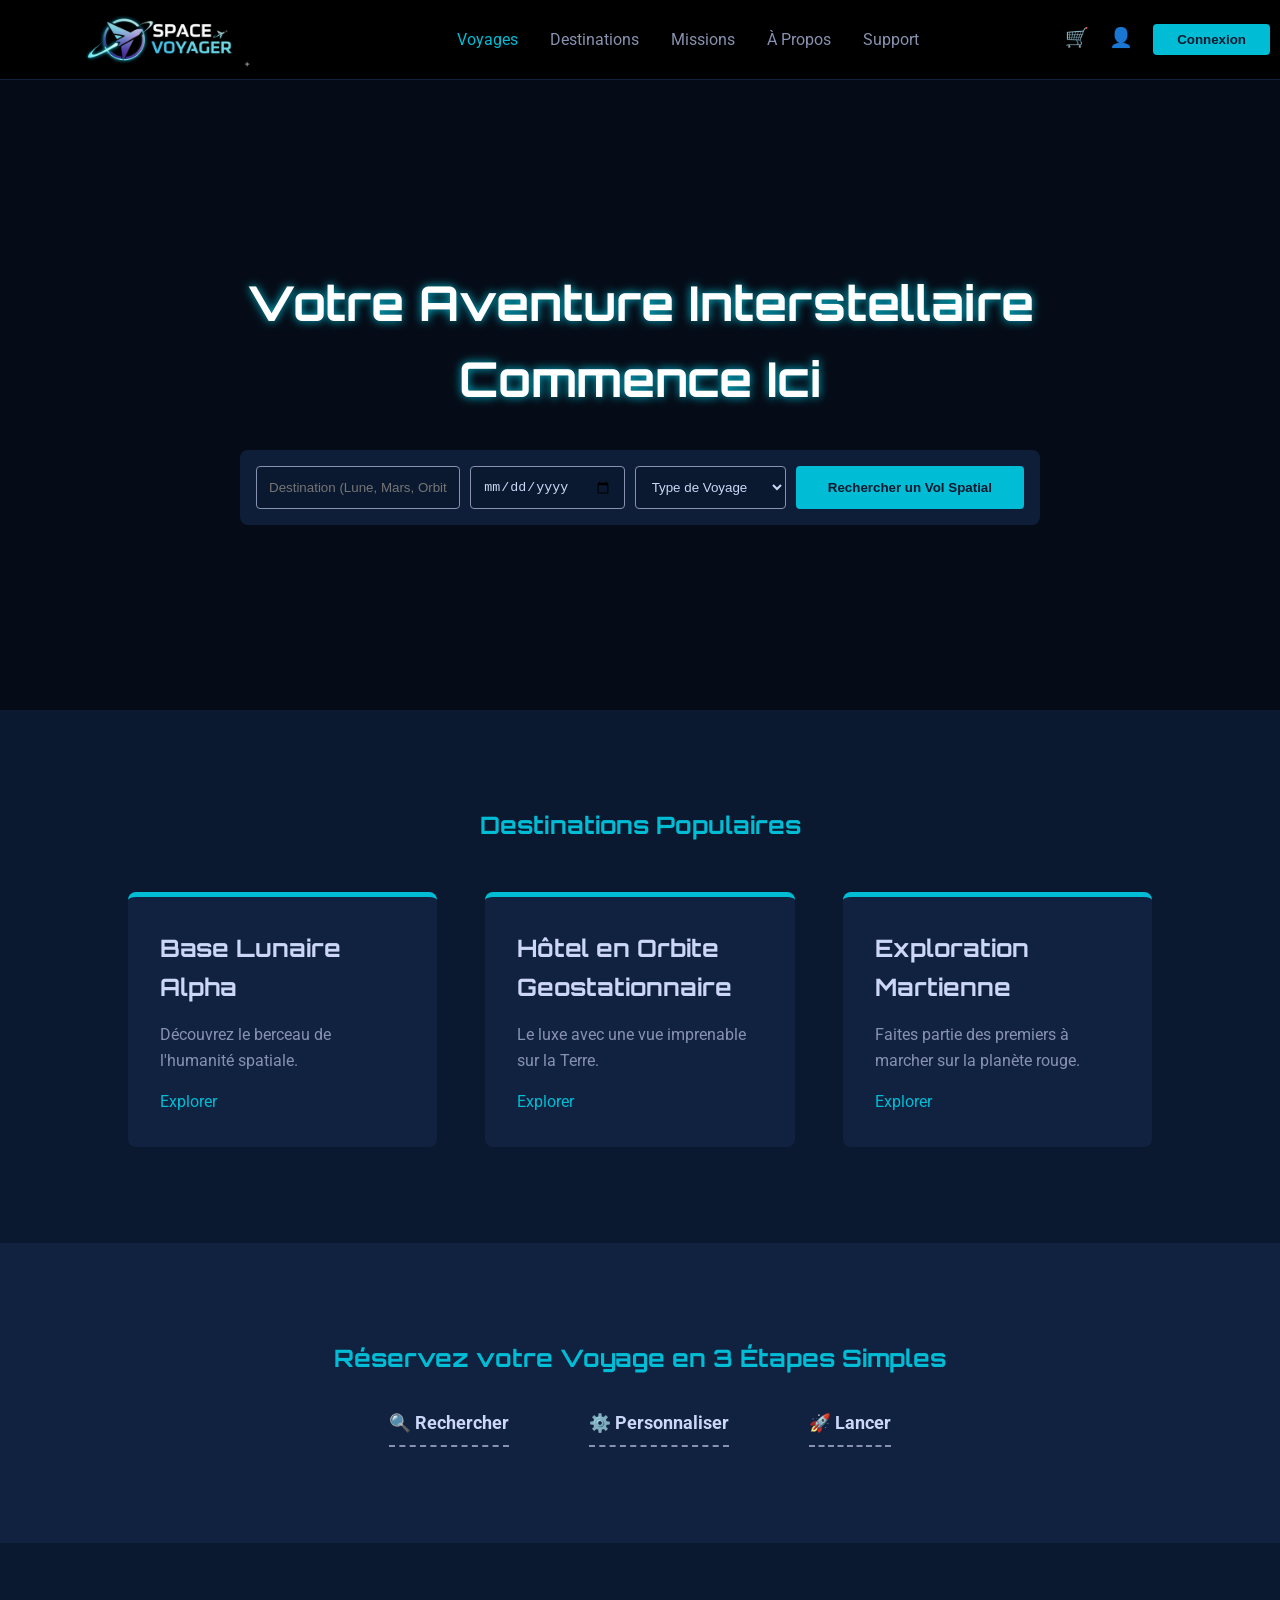
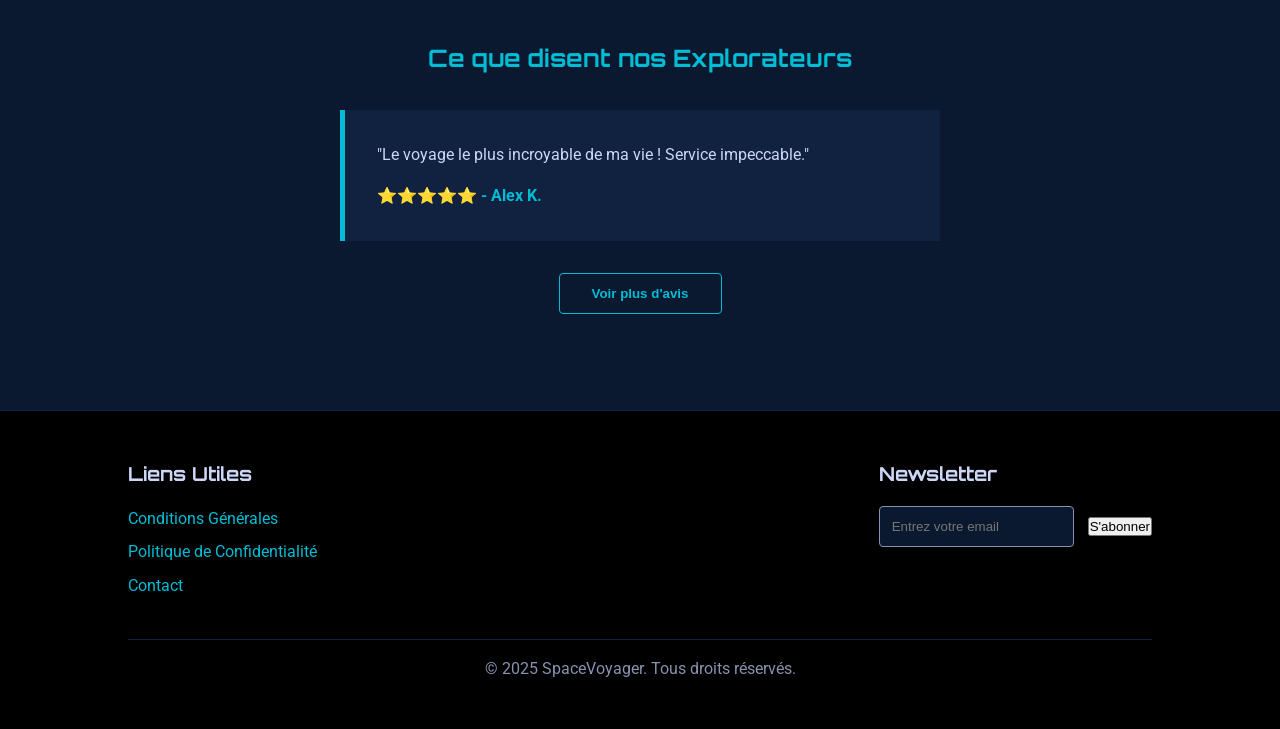
==== index.html @ ae1504fb "Initial commit" ====
<!DOCTYPE html>
<html lang="fr">
<head>
    <meta charset="UTF-8">
    <meta name="viewport" content="width=device-width, initial-scale=1.0">
    <title>SpaceVoyager | Votre Aventure Interstellaire</title>
    <link href="styles.css" rel="stylesheet">
    <style>
        /* Importation des Polices - (Assurez-vous que l'URL dans le HTML est correcte) */
/* Police futuriste pour les titres: Orbitron, Police de corps de texte: Roboto */

:root {
    --color-dark: #0A192F; /* Arrière-plan très sombre, presque noir */
    --color-primary: #00bcd4; /* Bleu cyan futuriste (pour les CTAs et accents) */
    --color-light: #CCD6F6; /* Texte clair */
    --color-secondary: #8892B0; /* Texte secondaire/gris */
    --color-card: #112240; /* Couleur pour les cartes et les zones de contenu */
}

/* Réinitialisation de base */
* {
    margin: 0;
    padding: 0;
    box-sizing: border-box;
}

body {
    background-color: var(--color-dark);
    color: var(--color-light);
    font-family: 'Roboto', sans-serif;
    line-height: 1.6;
}

h1, h2, h3 {
    font-family: 'Orbitron', sans-serif;
    color: var(--color-primary);
    margin-bottom: 1rem;
}

a {
    color: var(--color-primary);
    text-decoration: none;
    transition: color 0.3s;
}

a:hover {
    color: var(--color-light);
}

/* Conteneur principal */
main {
    padding-top: 80px; /* Espace pour le header fixe */
}

section {
    padding: 6rem 10%;
    text-align: center;
}

/* 1. Header */
.header {
    display: flex;
    justify-content: space-between;
    align-items: center;
    padding: 1rem 5%;
    background-color: rgba(10, 25, 47, 0.95); /* Semi-transparent */
    position: fixed;
    width: 100%;
    top: 0;
    z-index: 1000;
    border-bottom: 1px solid var(--color-card);
    
      padding: 10px 10px;
  height: 80px;
}


.logo {
  display: flex;
  align-items: center;

    justify-content: flex-start; /* باش يجي فاليسار */
  margin-left: 0; /* نأكد ماكاينش فراغ *//* هادي كتخلي اللوغو يجي فاليسار */
}

.logo-img {
  width: 300px;
  height: 60px;
  object-fit: contain;
  display: block;
}



.main-nav ul {
    list-style: none;
    display: flex;
    gap: 2rem;
}

.main-nav a {
    color: var(--color-secondary);
    font-weight: 400;
}

.main-nav a.active {
    color: var(--color-primary);
}

.icon-btn {
    background: none;
    border: none;
    color: var(--color-light);
    font-size: 1.2rem;
    cursor: pointer;
    margin-right: 1rem;
}

.cta-btn {
    background-color: var(--color-primary);
    color: var(--color-dark);
    border: none;
    padding: 0.5rem 1.5rem;
    border-radius: 4px;
    cursor: pointer;
    font-weight: 700;
    transition: background-color 0.3s;
}

.cta-btn:hover {
    background-color: var(--color-light);
}

/* 2. Hero Section */
.hero-section {
    background: url('placeholder-hero.jpg') no-repeat center center/cover; /* Remplacer par une image spatiale */
    height: 70vh;
    display: flex;
    align-items: center;
    justify-content: center;
    text-align: center;
    position: relative;
    padding: 0;
}

.hero-section::before {
    content: '';
    position: absolute;
    top: 0;
    left: 0;
    right: 0;
    bottom: 0;
    background: rgba(0, 0, 0, 0.5); /* Overlay sombre pour le texte */
}

.hero-content {
    z-index: 1;
    max-width: 800px;
}

.hero-content h1 {
    font-size: 3rem;
    margin-bottom: 2rem;
    color: white;
    text-shadow: 0 0 10px var(--color-primary);
}

.search-form {
    display: flex;
    gap: 10px;
    background-color: rgba(17, 34, 64, 0.8);
    padding: 1rem;
    border-radius: 8px;
}

.search-form input, .search-form select {
    padding: 0.75rem;
    border: 1px solid var(--color-secondary);
    background-color: var(--color-dark);
    color: var(--color-light);
    border-radius: 4px;
    flex-grow: 1;
}

.search-btn {
    background-color: var(--color-primary);
    color: var(--color-dark);
    padding: 0.75rem 2rem;
    border: none;
    border-radius: 4px;
    cursor: pointer;
    font-weight: 700;
    transition: background-color 0.3s;
}

/* 3. Destinations Phares */
.featured-destinations {
    background-color: var(--color-dark);
}

.destination-grid {
    display: grid;
    grid-template-columns: repeat(auto-fit, minmax(300px, 1fr));
    gap: 3rem;
    margin-top: 3rem;
}

.destination-card {
    background-color: var(--color-card);
    padding: 2rem;
    border-radius: 8px;
    text-align: left;
    border-top: 5px solid var(--color-primary);
    transition: transform 0.3s, box-shadow 0.3s;
}

.destination-card:hover {
    transform: translateY(-5px);
    box-shadow: 0 10px 20px rgba(0, 188, 212, 0.2);
}

.destination-card h3 {
    font-size: 1.5rem;
    color: var(--color-light);
}

.destination-card p {
    color: var(--color-secondary);
    margin: 1rem 0;
}

/* 4. Processus de Réservation */
.how-it-works {
    background-color: var(--color-card);
}

.steps-container {
    display: flex;
    justify-content: center;
    gap: 5rem;
    margin-top: 2rem;
}

.step {
    font-size: 1.1rem;
    font-weight: 700;
    color: var(--color-light);
    border-bottom: 2px dashed var(--color-secondary);
    padding-bottom: 0.5rem;
}

/* 5. Témoignages */
.traveler-say {
    background-color: var(--color-dark);
}

.testimonial-box {
    background-color: var(--color-card);
    padding: 2rem;
    max-width: 600px;
    margin: 2rem auto;
    border-left: 5px solid var(--color-primary);
    text-align: left;
}

.traveler-info {
    margin-top: 1rem;
    color: var(--color-primary);
    font-weight: 700;
}

.secondary-btn {
    background: none;
    border: 1px solid var(--color-primary);
    color: var(--color-primary);
    padding: 0.75rem 2rem;
    transition: background-color 0.3s, color 0.3s;
}

.secondary-btn:hover {
    background-color: var(--color-primary);
    color: var(--color-dark);
}

/* 6. Footer */
.footer {
    background-color: #000;
    padding: 3rem 10%;
    text-align: left;
    border-top: 1px solid var(--color-card);
}

.footer-links {
    display: flex;
    justify-content: space-between;
    flex-wrap: wrap;
    margin-bottom: 2rem;
}

.footer-links h3 {
    color: var(--color-light);
    margin-bottom: 1rem;
    font-size: 1.2rem;
}

.footer-links ul {
    list-style: none;
}

.footer-links li {
    margin-bottom: 0.5rem;
}

.newsletter input {
    padding: 0.75rem;
    border: 1px solid var(--color-secondary);
    background-color: var(--color-dark);
    color: var(--color-light);
    border-radius: 4px;
    margin-right: 10px;
}

.copyright {
    text-align: center;
    color: var(--color-secondary);
    padding-top: 1rem;
    border-top: 1px solid var(--color-card);
}
    </style>
    <link href="https://fonts.googleapis.com/css2?family=Orbitron:wght@400;700&family=Roboto:wght@300;400;700&display=swap" rel="stylesheet">
</head>
<body>

 <header class="header" style="background-color: #000;">
  <div class="logo">
    <img src="images/LOGOSF.png" alt="Logo SpaceVoyager" class="logo-img">
  </div>

  <nav class="main-nav">
    <ul>
      <li><a href="#" class="active">Voyages</a></li>
      <li><a href="#">Destinations</a></li>
      <li><a href="#">Missions</a></li>
      <li><a href="#">À Propos</a></li>
      <li><a href="#">Support</a></li>
    </ul>
  </nav>

  <div class="user-actions">
    <button class="icon-btn">🛒</button>
    <button class="icon-btn">👤</button>
    <button class="cta-btn">Connexion</button>
  </div>
</header>


    <main>
        <section class="hero-section">
            <div class="hero-content">
                <h1>Votre Aventure Interstellaire Commence Ici</h1>
                <form class="search-form">
                    <input type="text" placeholder="Destination (Lune, Mars, Orbite...)">
                    <input type="date" placeholder="Date de Départ">
                    <select>
                        <option>Type de Voyage</option>
                        <option>Tourisme</option>
                        <option>Scientifique</option>
                    </select>
                    <button type="submit" class="search-btn">Rechercher un Vol Spatial</button>
                </form>
            </div>
        </section>

        <section class="featured-destinations">
            <h2>Destinations Populaires</h2>
            <div class="destination-grid">
                <article class="destination-card">
                    <h3>Base Lunaire Alpha</h3>
                    <p>Découvrez le berceau de l'humanité spatiale.</p>
                    <a href="#">Explorer</a>
                </article>
                <article class="destination-card">
                    <h3>Hôtel en Orbite Geostationnaire</h3>
                    <p>Le luxe avec une vue imprenable sur la Terre.</p>
                    <a href="#">Explorer</a>
                </article>
                <article class="destination-card">
                    <h3>Exploration Martienne</h3>
                    <p>Faites partie des premiers à marcher sur la planète rouge.</p>
                    <a href="#">Explorer</a>
                </article>
            </div>
        </section>

        <section class="how-it-works">
            <h2>Réservez votre Voyage en 3 Étapes Simples</h2>
            <div class="steps-container">
                <div class="step">🔍 Rechercher</div>
                <div class="step">⚙️ Personnaliser</div>
                <div class="step">🚀 Lancer</div>
            </div>
        </section>

        <section class="traveler-say">
            <h2>Ce que disent nos Explorateurs</h2>
            <div class="testimonial-box">
                <blockquote>"Le voyage le plus incroyable de ma vie ! Service impeccable."</blockquote>
                <div class="traveler-info">⭐️⭐️⭐️⭐️⭐️ - Alex K.</div>
            </div>
            <button class="cta-btn secondary-btn">Voir plus d'avis</button>
        </section>
    </main>

    <footer class="footer">
        <div class="footer-links">
            <div>
                <h3>Liens Utiles</h3>
                <ul>
                    <li><a href="#">Conditions Générales</a></li>
                    <li><a href="#">Politique de Confidentialité</a></li>
                    <li><a href="#">Contact</a></li>
                </ul>
            </div>
            <div class="newsletter">
                <h3>Newsletter</h3>
                <input type="email" placeholder="Entrez votre email">
                <button>S'abonner</button>
            </div>
        </div>
        <p class="copyright">&copy; 2025 SpaceVoyager. Tous droits réservés.</p>
    </footer>

</body>
</html>
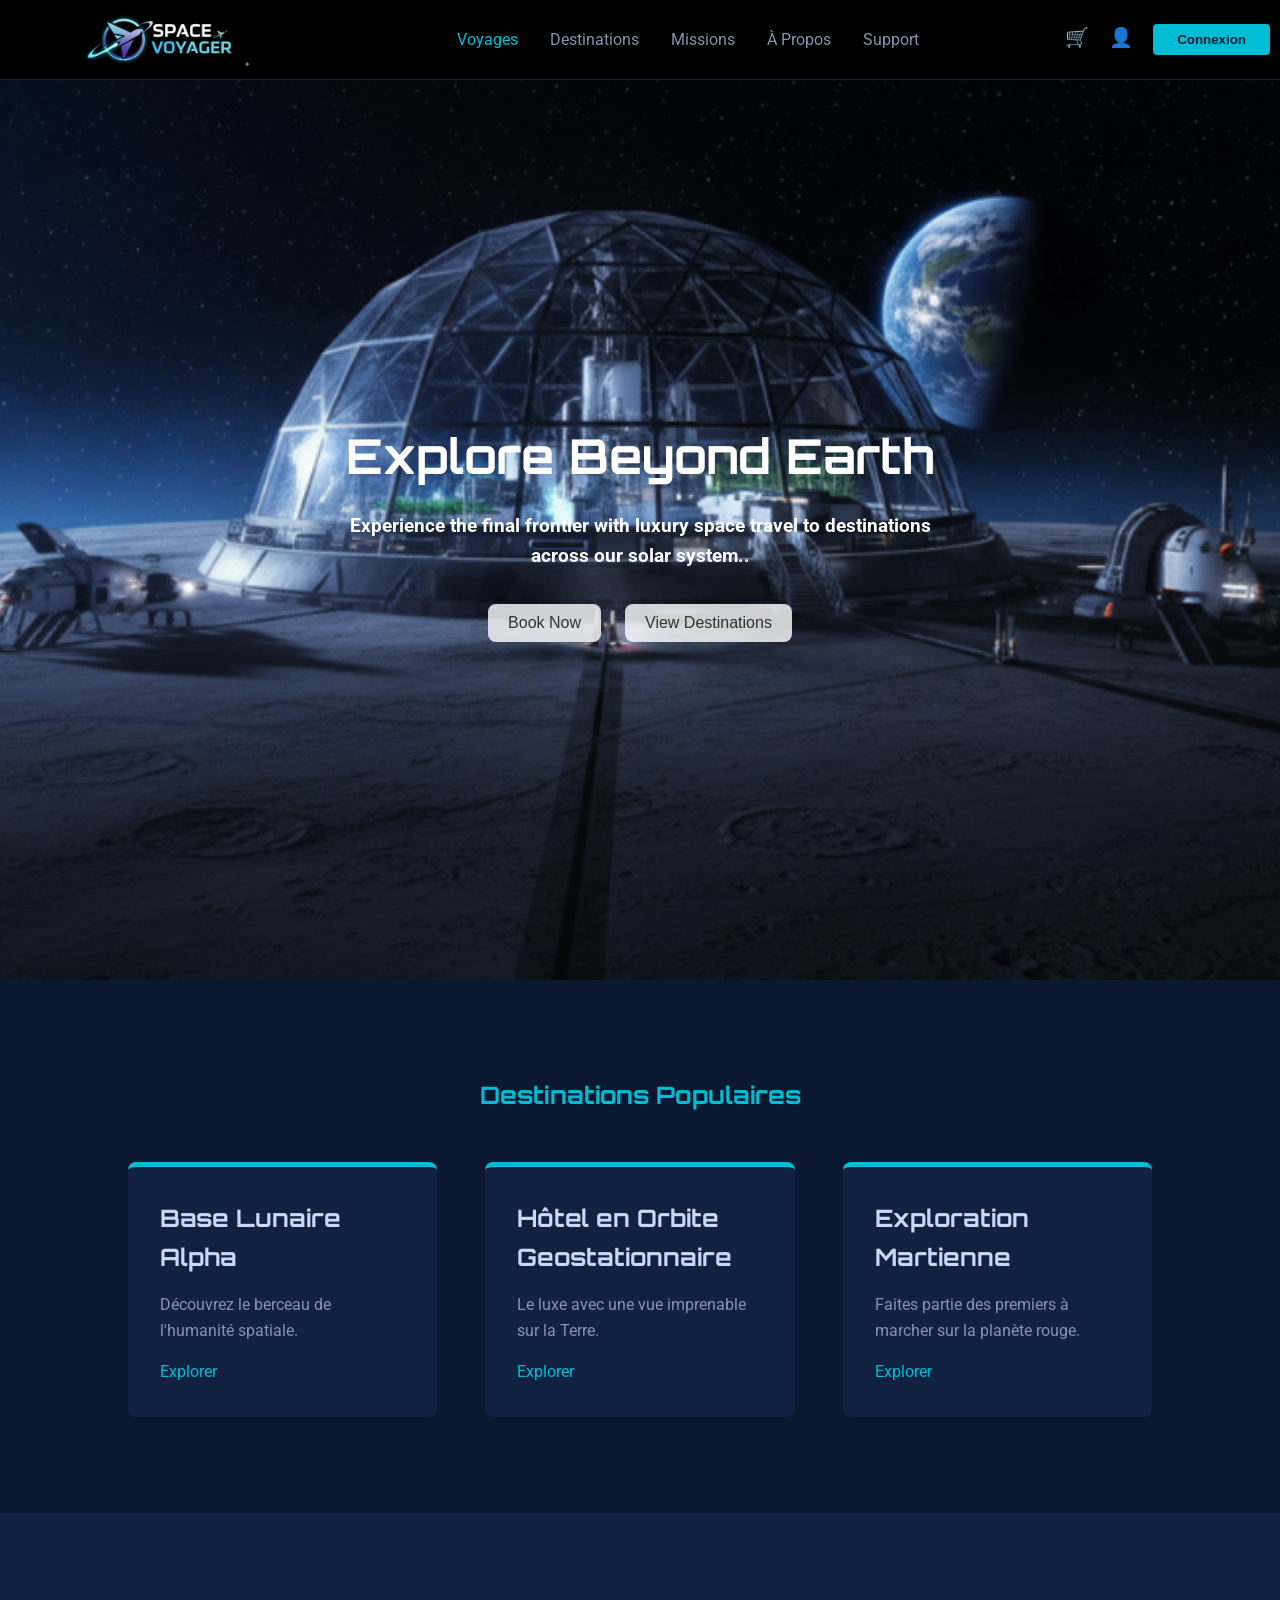
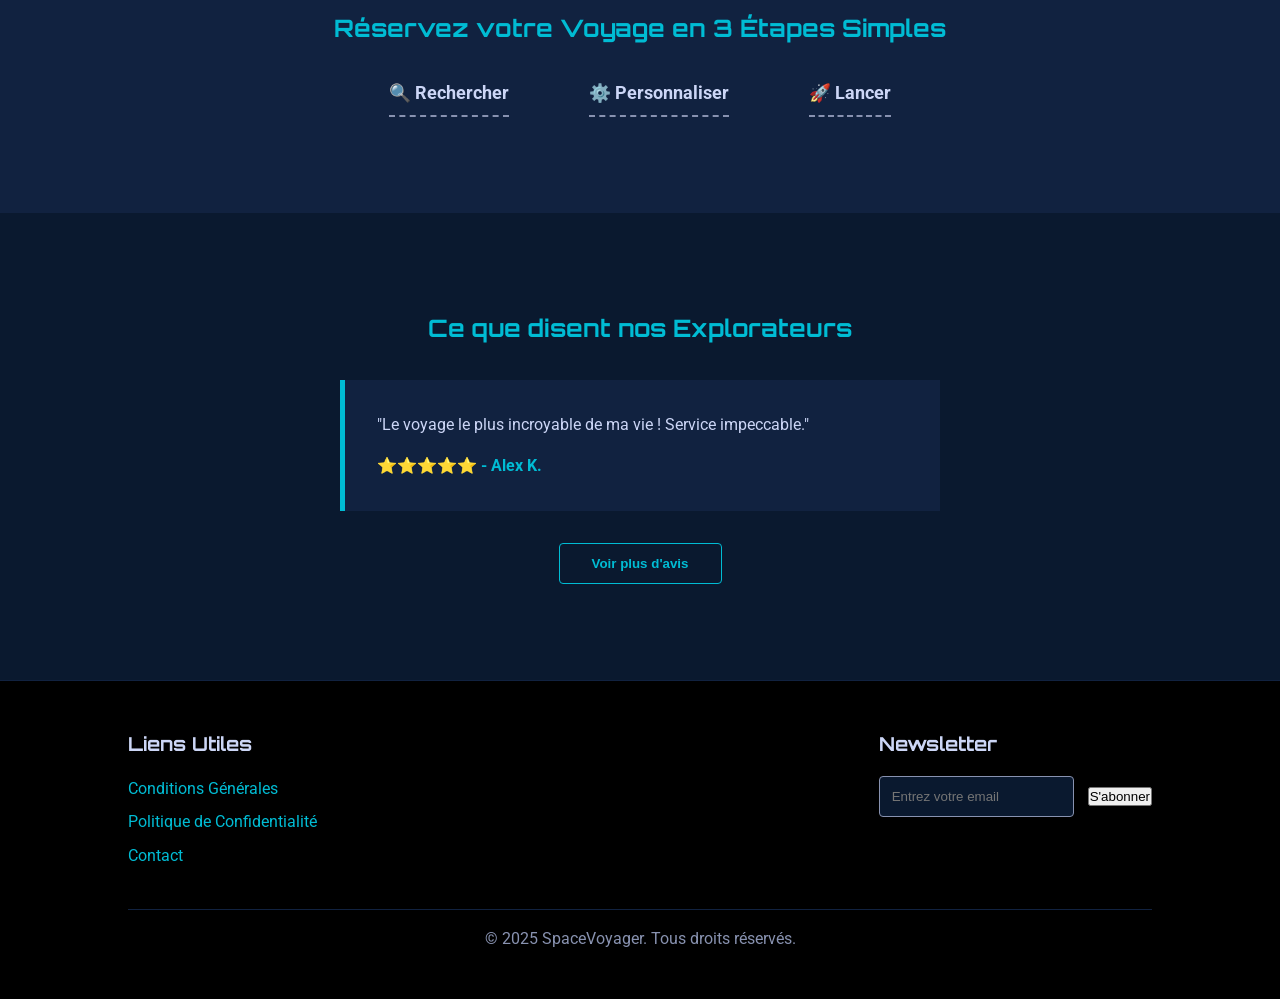
==== commit f12524f5: "modifier banner de page home" ====
--- a/index.html
+++ b/index.html
@@ -132,67 +132,54 @@
 }
 
 /* 2. Hero Section */
+/* page home */
 .hero-section {
-    background: url('placeholder-hero.jpg') no-repeat center center/cover; /* Remplacer par une image spatiale */
-    height: 70vh;
-    display: flex;
-    align-items: center;
-    justify-content: center;
-    text-align: center;
-    position: relative;
-    padding: 0;
-}
-
-.hero-section::before {
-    content: '';
-    position: absolute;
-    top: 0;
-    left: 0;
-    right: 0;
-    bottom: 0;
-    background: rgba(0, 0, 0, 0.5); /* Overlay sombre pour le texte */
-}
-
-.hero-content {
-    z-index: 1;
-    max-width: 800px;
-}
-
-.hero-content h1 {
-    font-size: 3rem;
-    margin-bottom: 2rem;
-    color: white;
-    text-shadow: 0 0 10px var(--color-primary);
-}
-
-.search-form {
-    display: flex;
-    gap: 10px;
-    background-color: rgba(17, 34, 64, 0.8);
-    padding: 1rem;
-    border-radius: 8px;
-}
-
-.search-form input, .search-form select {
-    padding: 0.75rem;
-    border: 1px solid var(--color-secondary);
-    background-color: var(--color-dark);
-    color: var(--color-light);
-    border-radius: 4px;
-    flex-grow: 1;
-}
-
-.search-btn {
-    background-color: var(--color-primary);
-    color: var(--color-dark);
-    padding: 0.75rem 2rem;
-    border: none;
-    border-radius: 4px;
-    cursor: pointer;
-    font-weight: 700;
-    transition: background-color 0.3s;
-}
-
+      width: 100%;
+      height: 100vh;
+      display: flex;
+      align-items: center;
+      justify-content: center;
+      flex-direction: column;
+      color: white;
+      text-align: center;
+      background-size: cover;
+      background-position: center;
+      transition: background-image 1s ease-in-out;
+      
+    }
+
+    .hero-section h1 {
+      font-size: 3rem;
+      margin-bottom: 1rem;
+      color: white;
+    }
+
+    .hero-section p {
+      font-size: 1.2rem;
+      max-width: 600px;
+      font-weight: bold;
+    }
+
+    .buttons {
+      margin-top: 2rem;
+    }
+
+    .buttons button {
+      padding: 10px 20px;
+      margin: 0 10px;
+      border: none;
+      border-radius: 8px;
+      cursor: pointer;
+      font-size: 1rem;
+      background: rgba(255,255,255,0.8);
+      color: #333;
+      transition: 0.3s;
+    }
+
+    .buttons button:hover {
+      background: white;
+      transform: scale(1.05);
+    }
 /* 3. Destinations Phares */
 .featured-destinations {
     background-color: var(--color-dark);
@@ -355,21 +342,15 @@
 
 
     <main>
-        <section class="hero-section">
-            <div class="hero-content">
-                <h1>Votre Aventure Interstellaire Commence Ici</h1>
-                <form class="search-form">
-                    <input type="text" placeholder="Destination (Lune, Mars, Orbite...)">
-                    <input type="date" placeholder="Date de Départ">
-                    <select>
-                        <option>Type de Voyage</option>
-                        <option>Tourisme</option>
-                        <option>Scientifique</option>
-                    </select>
-                    <button type="submit" class="search-btn">Rechercher un Vol Spatial</button>
-                </form>
-            </div>
-        </section>
+ <section class="hero-section">
+    <h1>Explore Beyond Earth</h1>
+    <p>Experience the final frontier with luxury space travel to destinations across our solar system..</p>
+    <div class="buttons">
+      <button>Book Now</button>
+      <button>View Destinations</button>
+    </div>
+  </section>
+
 
         <section class="featured-destinations">
             <h2>Destinations Populaires</h2>
@@ -429,6 +410,31 @@
         </div>
         <p class="copyright">&copy; 2025 SpaceVoyager. Tous droits réservés.</p>
     </footer>
-
+ 
+<script>
+    document.addEventListener("DOMContentLoaded", () => {
+      const images = [
+        
+        "images/baner.PNG",
+         "images/BB.PNG",
+         "images/bb2.PNG"
+        
+      ];
+
+      let current = 0;
+      const hero = document.querySelector(".hero-section");
+
+      function changeBackground() {
+        hero.style.backgroundImage = `url(${images[current]})`;
+        current = (current + 1) % images.length;
+      }
+
+      setInterval(changeBackground, 3000);
+      changeBackground();
+    });
+  </script>
+
+
+ 
 </body>
 </html>
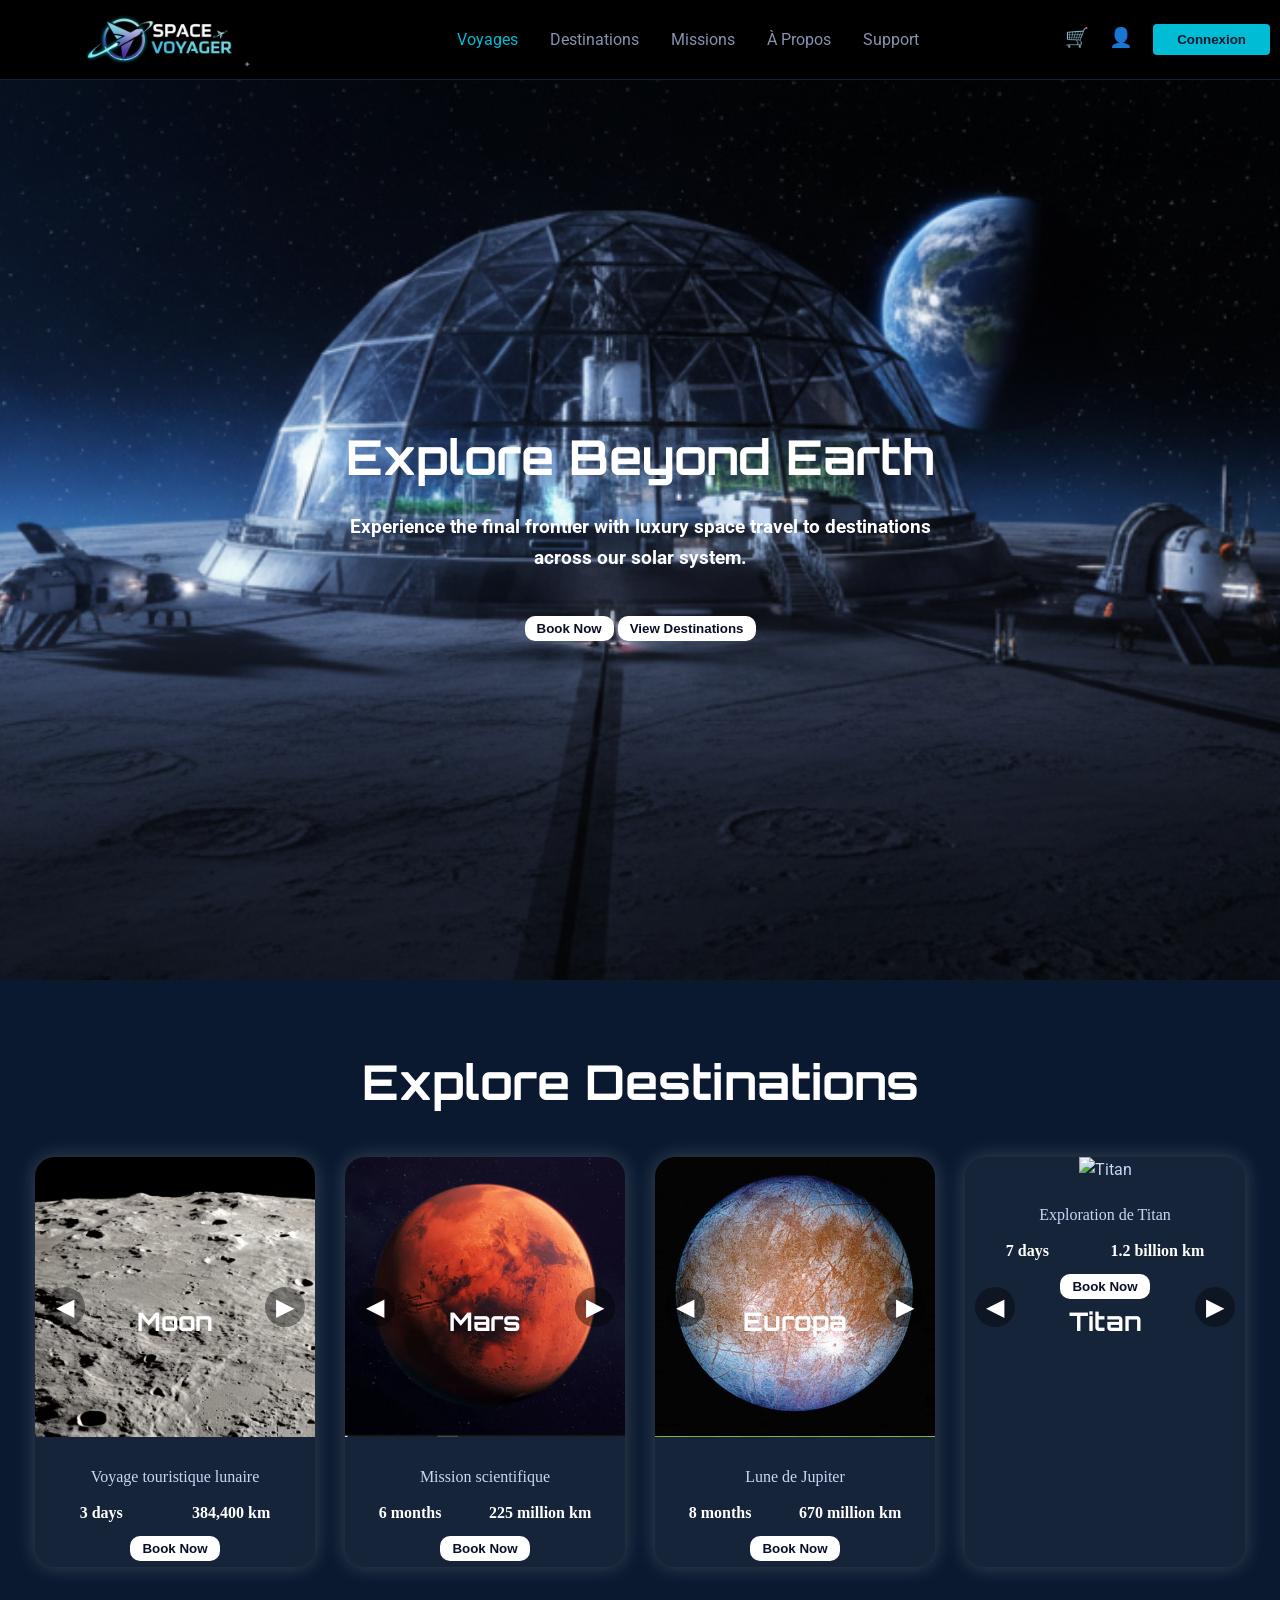
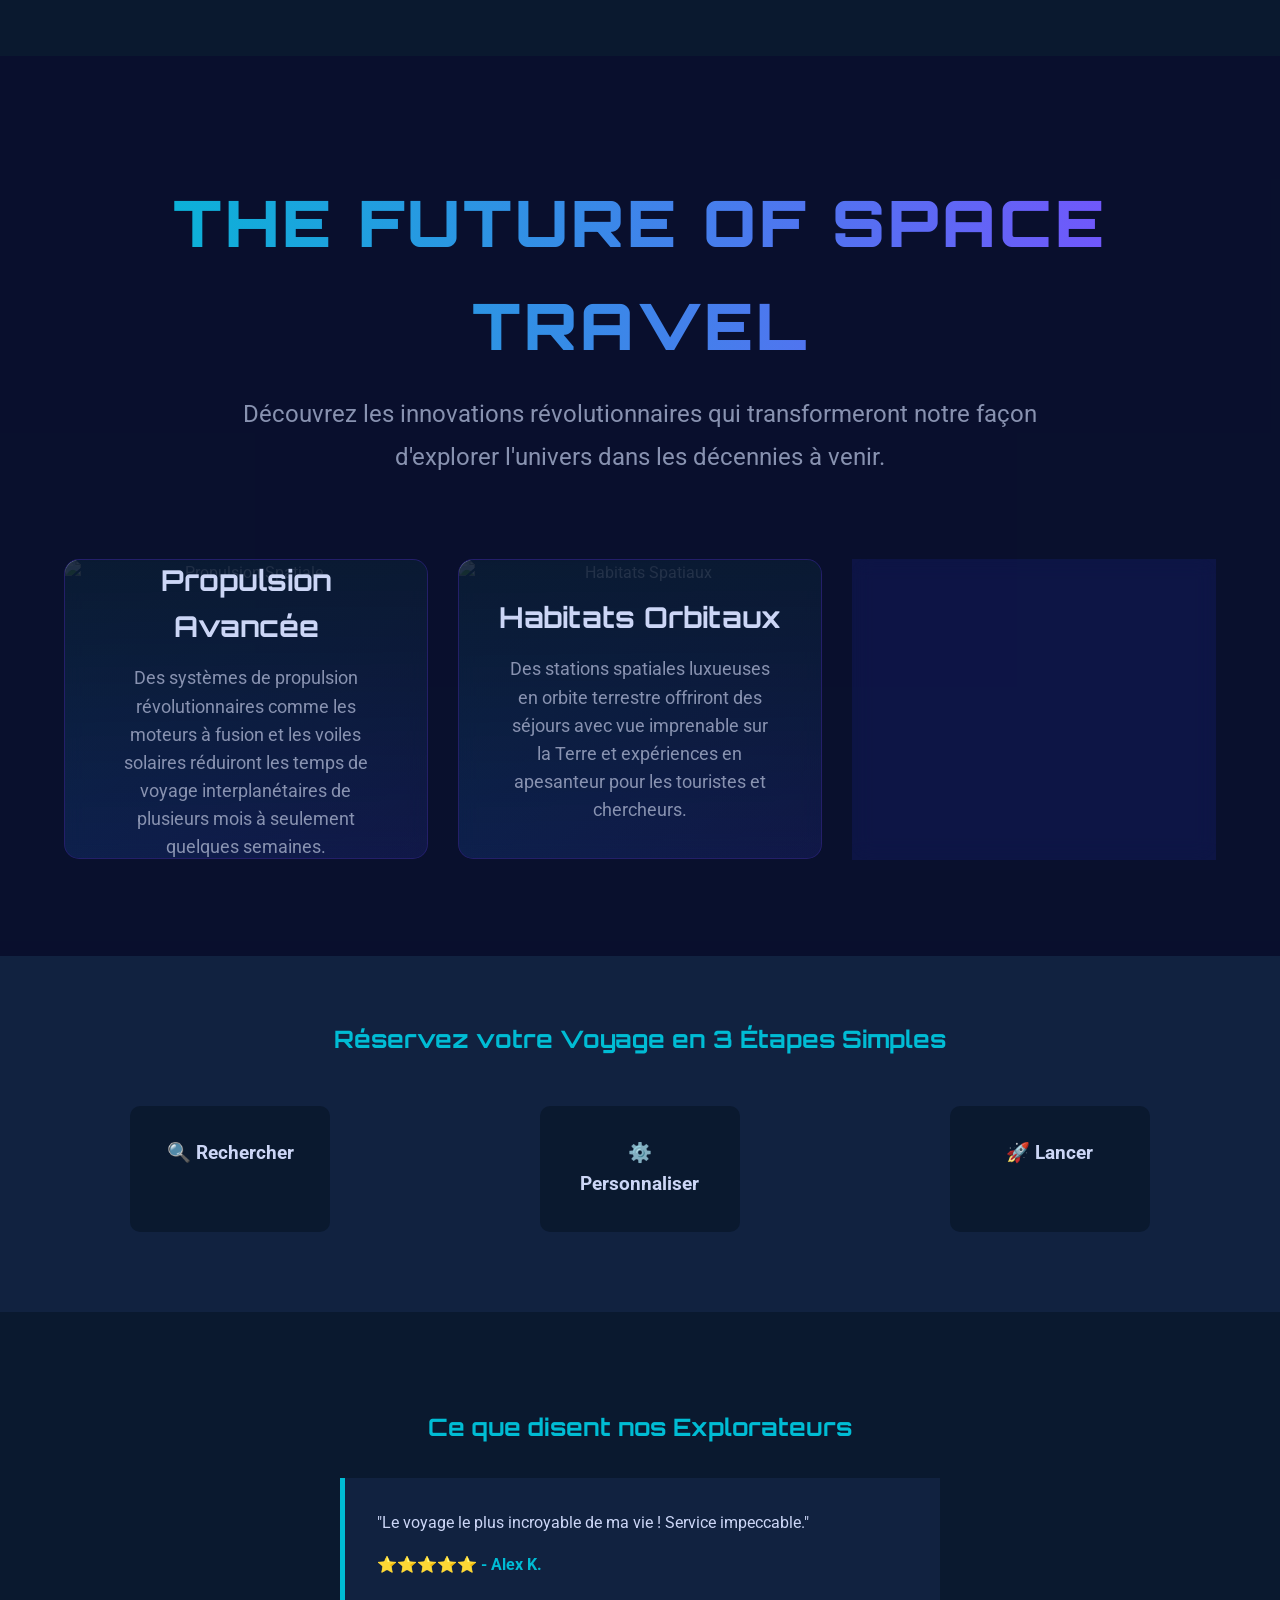
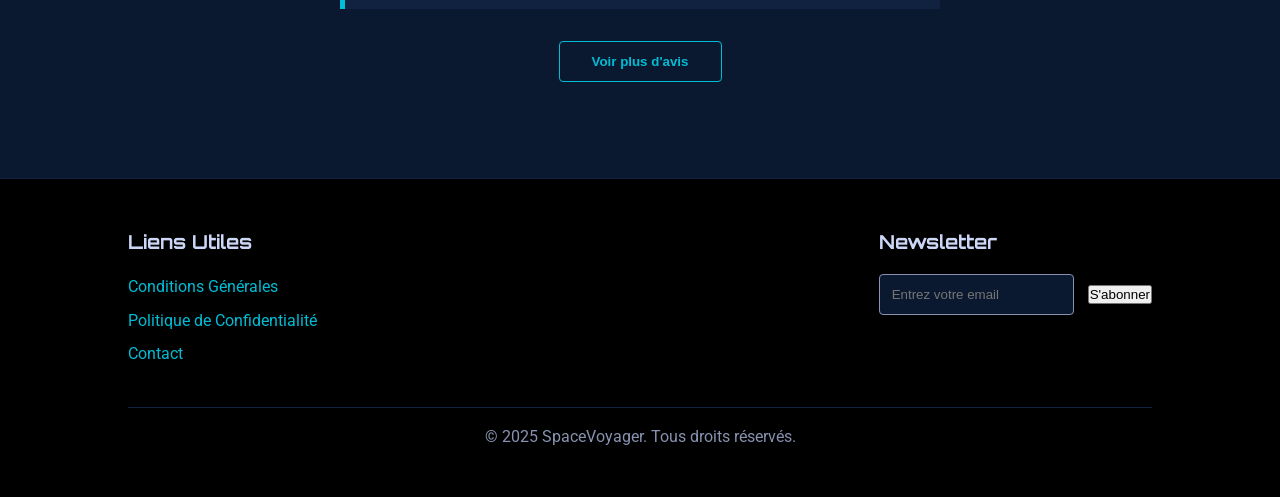
==== commit 2f1c32ec: "modifier les cartes de reservations qui trouve dans la page home" ====
--- a/index.html
+++ b/index.html
@@ -5,373 +5,901 @@
     <meta name="viewport" content="width=device-width, initial-scale=1.0">
     <title>SpaceVoyager | Votre Aventure Interstellaire</title>
     <link href="styles.css" rel="stylesheet">
+    <script src="https://cdn.tailwindcss.com"></script>
+    <link href="https://cdnjs.cloudflare.com/ajax/libs/font-awesome/6.4.0/css/all.min.css" rel="stylesheet">
+
     <style>
-        /* Importation des Polices - (Assurez-vous que l'URL dans le HTML est correcte) */
-/* Police futuriste pour les titres: Orbitron, Police de corps de texte: Roboto */
-
-:root {
-    --color-dark: #0A192F; /* Arrière-plan très sombre, presque noir */
-    --color-primary: #00bcd4; /* Bleu cyan futuriste (pour les CTAs et accents) */
-    --color-light: #CCD6F6; /* Texte clair */
-    --color-secondary: #8892B0; /* Texte secondaire/gris */
-    --color-card: #112240; /* Couleur pour les cartes et les zones de contenu */
-}
-
-/* Réinitialisation de base */
-* {
-    margin: 0;
-    padding: 0;
-    box-sizing: border-box;
-}
-
-body {
-    background-color: var(--color-dark);
-    color: var(--color-light);
-    font-family: 'Roboto', sans-serif;
-    line-height: 1.6;
-}
-
-h1, h2, h3 {
+        /* Importation des Polices */
+        :root {
+            --color-dark: #0A192F;
+            --color-primary: #00bcd4;
+            --color-light: #CCD6F6;
+            --color-secondary: #8892B0;
+            --color-card: #112240;
+        }
+
+        /* Réinitialisation de base */
+        * {
+            margin: 0;
+            padding: 0;
+            box-sizing: border-box;
+        }
+
+        body {
+            background-color: var(--color-dark);
+            background-image: url('images/ss.PNG');
+            background-size: cover;
+            background-position: center;
+            background-attachment: fixed;
+            color: var(--color-light);
+            font-family: 'Roboto', sans-serif;
+            line-height: 1.6;
+        }
+
+        /* Overlay sombre pour améliorer la lisibilité */
+        body::before {
+            content: '';
+            position: fixed;
+            top: 0;
+            left: 0;
+            width: 100%;
+            height: 100%;
+            background: rgba(10, 25, 47, 0.7);
+            z-index: -1;
+        }
+
+        h1, h2, h3 {
+            font-family: 'Orbitron', sans-serif;
+            color: var(--color-primary);
+            margin-bottom: 1rem;
+        }
+
+        a {
+            color: var(--color-primary);
+            text-decoration: none;
+            transition: color 0.3s;
+        }
+
+        a:hover {
+            color: var(--color-light);
+        }
+
+        /* Conteneur principal */
+        main {
+            padding-top: 80px;
+        }
+
+        section {
+            padding: 6rem 10%;
+            text-align: center;
+        }
+
+        /* 1. Header */
+        .header {
+            display: flex;
+            justify-content: space-between;
+            align-items: center;
+            padding: 1rem 5%;
+            background-color: rgba(10, 25, 47, 0.95);
+            position: fixed;
+            width: 100%;
+            top: 0;
+            z-index: 1000;
+            border-bottom: 1px solid var(--color-card);
+            padding: 10px 10px;
+            height: 80px;
+        }
+
+        .logo {
+            display: flex;
+            align-items: center;
+            justify-content: flex-start;
+            margin-left: 0;
+        }
+
+        .logo-img {
+            width: 300px;
+            height: 60px;
+            object-fit: contain;
+            display: block;
+        }
+
+        .main-nav ul {
+            list-style: none;
+            display: flex;
+            gap: 2rem;
+        }
+
+        .main-nav a {
+            color: var(--color-secondary);
+            font-weight: 400;
+        }
+
+        .main-nav a.active {
+            color: var(--color-primary);
+        }
+
+        .icon-btn {
+            background: none;
+            border: none;
+            color: var(--color-light);
+            font-size: 1.2rem;
+            cursor: pointer;
+            margin-right: 1rem;
+        }
+
+        .cta-btn {
+            background-color: var(--color-primary);
+            color: var(--color-dark);
+            border: none;
+            padding: 0.5rem 1.5rem;
+            border-radius: 4px;
+            cursor: pointer;
+            font-weight: 700;
+            transition: background-color 0.3s;
+        }
+
+        .cta-btn:hover {
+            background-color: var(--color-light);
+        }
+
+        /* 2. Hero Section */
+        .hero-section {
+            width: 100%;
+            height: 100vh;
+            display: flex;
+            align-items: center;
+            justify-content: center;
+            flex-direction: column;
+            color: white;
+            text-align: center;
+            background-size: cover;
+            background-position: center;
+            transition: background-image 1s ease-in-out;
+        }
+
+        .hero-section h1 {
+            font-size: 3rem;
+            margin-bottom: 1rem;
+            color: white;
+            font-weight: bold;
+        }
+
+        .hero-section p {
+            font-size: 1.2rem;
+            max-width: 600px;
+            font-weight: bold;
+        }
+
+        .buttons {
+            margin-top: 2rem;
+        }
+
+        .buttons button {
+            margin-top: 10px;
+            padding: 5px 12px;
+            background: white;
+            color: #0b0f26;
+            font-weight: bold;
+            border: none;
+            border-radius: 10px;
+            cursor: pointer;
+            transition: 0.3s;
+        }
+
+        .buttons button:hover {
+             background: #00b8cc;
+            transform: scale(1.05);
+        }
+    
+        
+        /* 3. Section Destinations */
+        .destinations-section {
+            padding: 4rem 2%;
+        }
+        
+        .destinations-section h1 {
+             font-size: 3rem;
+            margin-bottom: 1rem;
+            color: white;
+            font-weight: bold;
+        }
+
+        .cards-container {
+            display: flex;
+            gap: 30px;
+            padding: 20px;
+            margin: 5px;
+            justify-content: center;
+        }
+
+        .card {
+            background: rgba(255,255,255,0.05);
+            border-radius: 20px;
+            width: 280px;
+            height: 410px;
+            flex-shrink: 0;
+            position: relative;
+            box-shadow: 0 0 20px rgba(255,255,255,0.2);
+            overflow: hidden;
+            transition: transform 0.5s ease, box-shadow 0.3s ease;
+            cursor: pointer;
+        }
+
+        .card.clicked {
+            transform: translateY(-20px);
+            box-shadow: 0 15px 30px rgba(255, 255, 255, 0.3), 
+                        0 8px 20px rgba(0, 0, 0, 0.3);
+        }
+
+        .card img {
+            width: 100%;
+            height: 280px;
+            object-fit: cover;
+        }
+
+        .card-title {
+            position: absolute;
+            top: 40%;
+            left: 50%;
+            transform: translate(-50%, -50%);
+            font-size: 1.6rem;
+            font-weight: bold;
+            color: white;
+            font-family: 'Orbitron', sans-serif;
+            padding: 5px 15px;
+            border-radius: 10px;
+            text-align: center;
+           
+        }
+
+        .card-content {
+            padding: 10px;
+            margin-top: 10px;
+            text-align: center;
+            font-family: 'Audiowide', cursive;
+        }
+
+        .characteristics {
+            display: flex;
+            justify-content: space-around;
+            margin-top: 10px;
+            color:white;
+            font-weight: 600;
+        }
+
+        .gallery-btn {
+            position: absolute;
+            top: 130px;
+            background: rgba(0,0,0,0.4);
+            border: none;
+            color: white;
+            font-size: 1.5rem;
+            width: 40px;
+            height: 40px;
+            border-radius: 50%;
+            cursor: pointer;
+            transition: 0.3s;
+            display: flex;
+            justify-content: center;
+            align-items: center;
+        }
+
+        .gallery-btn:hover {
+            background: rgba(0,0,0,0.8);
+        }
+
+        .prev {
+            left: 10px;
+        }
+
+        .next {
+            right: 10px;
+        }
+
+          .book-btn {
+            margin-top: 10px;
+            padding: 5px 12px;
+            background: white;
+            color: #0b0f26;
+            font-weight: bold;
+            border: none;
+            border-radius: 10px;
+            cursor: pointer;
+            transition: 0.3s;
+        }
+
+        .book-btn:hover {
+            background: #00b8cc;
+            transform: scale(1.05);
+        }
+
+        /* 4. Section Future of Space Travel */
+/* 4. Section Future of Space Travel */
+.future-section {
+    min-height: 100vh;
+    padding: 100px 5% 80px;
+    position: relative;
+    overflow: hidden;
+    display: flex;
+    align-items: center;
+    justify-content: center;
+}
+
+.background-image {
+    position: absolute;
+    top: 0;
+    left: 0;
+    width: 100%;
+    height: 100%;
+    background-image: url('https://images.unsplash.com/photo-1446776653964-20c1d3a81b06?ixlib=rb-4.0.3&ixid=M3wxMjA3fDB8MHxwaG90by1wYWdlfHx8fGVufDB8fHx8fA%3D%3D&auto=format&fit=crop&w=2071&q=80');
+    background-size: cover;
+    background-position: center;
+    z-index: 0;
+}
+
+.background-overlay {
+    position: absolute;
+    top: 0;
+    left: 0;
+    width: 100%;
+    height: 100%;
+    background: rgba(10, 15, 45, 0.85);
+    z-index: 1;
+}
+
+.future-container {
+    max-width: 1200px;
+    margin: 0 auto;
+    position: relative;
+    z-index: 2;
+    text-align: center;
+}
+
+.section-header {
+    margin-bottom: 80px;
+}
+
+.section-title {
     font-family: 'Orbitron', sans-serif;
-    color: var(--color-primary);
-    margin-bottom: 1rem;
-}
-
-a {
-    color: var(--color-primary);
-    text-decoration: none;
-    transition: color 0.3s;
-}
-
-a:hover {
-    color: var(--color-light);
-}
-
-/* Conteneur principal */
-main {
-    padding-top: 80px; /* Espace pour le header fixe */
-}
-
-section {
-    padding: 6rem 10%;
+    font-size: 4rem;
+    font-weight: 900;
+    background: linear-gradient(90deg, var(--color-primary), #7C4DFF);
+    -webkit-background-clip: text;
+    background-clip: text;
+    color: transparent;
+    letter-spacing: 3px;
+    text-transform: uppercase;
+}
+
+.section-description {
+    font-size: 1.5rem;
+    color: var(--color-secondary);
+    max-width: 800px;
+    margin: 0 auto;
+    line-height: 1.8;
+}
+
+.future-cards-container {
+    display: grid;
+    grid-template-columns: repeat(auto-fit, minmax(350px, 1fr));
+    gap: 30px;
+}
+
+/* Cartes avec image sur toute la hauteur et texte superposé */
+.future-card {
+    background: rgba(26, 35, 126, 0.3);
+    border-radius: 15px;
+    overflow: hidden;
+    transition: all 0.4s ease;
+    border: 1px solid rgba(124, 77, 255, 0.2);
+    position: relative;
+    backdrop-filter: blur(10px);
+    height: 300px;
+    display: flex;
+    flex-direction: column;
+}
+
+.future-card::before {
+    content: '';
+    position: absolute;
+    top: 0;
+    left: 0;
+    width: 100%;
+    height: 100%;
+    background: linear-gradient(135deg, rgba(0, 229, 255, 0.1) 0%, rgba(124, 77, 255, 0.05) 100%);
+    z-index: -1;
+}
+
+.future-card:hover {
+    transform: translateY(-10px);
+    box-shadow: 0 15px 30px rgba(0, 229, 255, 0.3);
+    border-color: var(--color-primary);
+}
+
+/* Image qui prend toute la hauteur */
+.future-card-image {
+    width: 100%;
+    height: 100%;
+    object-fit: cover;
+    position: absolute;
+    top: 0;
+    left: 0;
+    z-index: 1;
+}
+
+/* Overlay sombre pour améliorer la lisibilité du texte */
+.future-card::after {
+    content: '';
+    position: absolute;
+    top: 0;
+    left: 0;
+    width: 100%;
+    height: 100%;
+    background: linear-gradient(to bottom, 
+        rgba(10, 25, 47, 0.9) 0%, 
+        rgba(10, 25, 47, 0.7) 30%,
+        rgba(10, 25, 47, 0.4) 70%,
+        rgba(10, 25, 47, 0.2) 100%);
+    z-index: 2;
+}
+
+/* Contenu texte superposé CENTRÉ */
+.future-card-content {
+    padding: 30px;
+    position: relative;
+    z-index: 3;
     text-align: center;
-}
-
-/* 1. Header */
-.header {
+    height: 100%;
     display: flex;
-    justify-content: space-between;
-    align-items: center;
-    padding: 1rem 5%;
-    background-color: rgba(10, 25, 47, 0.95); /* Semi-transparent */
-    position: fixed;
-    width: 100%;
-    top: 0;
-    z-index: 1000;
-    border-bottom: 1px solid var(--color-card);
-    
-      padding: 10px 10px;
-  height: 80px;
-}
-
-
-.logo {
-  display: flex;
-  align-items: center;
-
-    justify-content: flex-start; /* باش يجي فاليسار */
-  margin-left: 0; /* نأكد ماكاينش فراغ *//* هادي كتخلي اللوغو يجي فاليسار */
-}
-
-.logo-img {
-  width: 300px;
-  height: 60px;
-  object-fit: contain;
-  display: block;
-}
-
-
-
-.main-nav ul {
-    list-style: none;
-    display: flex;
-    gap: 2rem;
-}
-
-.main-nav a {
-    color: var(--color-secondary);
-    font-weight: 400;
-}
-
-.main-nav a.active {
-    color: var(--color-primary);
-}
-
-.icon-btn {
-    background: none;
-    border: none;
-    color: var(--color-light);
-    font-size: 1.2rem;
-    cursor: pointer;
-    margin-right: 1rem;
-}
-
-.cta-btn {
-    background-color: var(--color-primary);
-    color: var(--color-dark);
-    border: none;
-    padding: 0.5rem 1.5rem;
-    border-radius: 4px;
-    cursor: pointer;
-    font-weight: 700;
-    transition: background-color 0.3s;
-}
-
-.cta-btn:hover {
-    background-color: var(--color-light);
-}
-
-/* 2. Hero Section */
-/* page home */
-.hero-section {
-      width: 100%;
-      height: 100vh;
-      display: flex;
-      align-items: center;
-      justify-content: center;
-      flex-direction: column;
-      color: white;
-      text-align: center;
-      background-size: cover;
-      background-position: center;
-      transition: background-image 1s ease-in-out;
-      
-    }
-
-    .hero-section h1 {
-      font-size: 3rem;
-      margin-bottom: 1rem;
-      color: white;
-    }
-
-    .hero-section p {
-      font-size: 1.2rem;
-      max-width: 600px;
-      font-weight: bold;
-    }
-
-    .buttons {
-      margin-top: 2rem;
-    }
-
-    .buttons button {
-      padding: 10px 20px;
-      margin: 0 10px;
-      border: none;
-      border-radius: 8px;
-      cursor: pointer;
-      font-size: 1rem;
-      background: rgba(255,255,255,0.8);
-      color: #333;
-      transition: 0.3s;
-    }
-
-    .buttons button:hover {
-      background: white;
-      transform: scale(1.05);
-    }
-/* 3. Destinations Phares */
-.featured-destinations {
-    background-color: var(--color-dark);
-}
-
-.destination-grid {
-    display: grid;
-    grid-template-columns: repeat(auto-fit, minmax(300px, 1fr));
-    gap: 3rem;
-    margin-top: 3rem;
-}
-
-.destination-card {
-    background-color: var(--color-card);
-    padding: 2rem;
-    border-radius: 8px;
-    text-align: left;
-    border-top: 5px solid var(--color-primary);
-    transition: transform 0.3s, box-shadow 0.3s;
-}
-
-.destination-card:hover {
-    transform: translateY(-5px);
-    box-shadow: 0 10px 20px rgba(0, 188, 212, 0.2);
-}
-
-.destination-card h3 {
-    font-size: 1.5rem;
-    color: var(--color-light);
-}
-
-.destination-card p {
-    color: var(--color-secondary);
-    margin: 1rem 0;
-}
-
-/* 4. Processus de Réservation */
-.how-it-works {
-    background-color: var(--color-card);
-}
-
-.steps-container {
-    display: flex;
-    justify-content: center;
-    gap: 5rem;
-    margin-top: 2rem;
-}
-
-.step {
-    font-size: 1.1rem;
+    flex-direction: column;
+    justify-content: center; /* Centrer verticalement */
+    align-items: center; /* Centrer horizontalement */
+}
+
+.future-card-title {
+    font-family: 'Orbitron', sans-serif;
+    font-size: 1.8rem;
     font-weight: 700;
     color: var(--color-light);
-    border-bottom: 2px dashed var(--color-secondary);
-    padding-bottom: 0.5rem;
-}
-
-/* 5. Témoignages */
-.traveler-say {
-    background-color: var(--color-dark);
-}
-
-.testimonial-box {
-    background-color: var(--color-card);
-    padding: 2rem;
-    max-width: 600px;
-    margin: 2rem auto;
-    border-left: 5px solid var(--color-primary);
-    text-align: left;
-}
-
-.traveler-info {
-    margin-top: 1rem;
-    color: var(--color-primary);
-    font-weight: 700;
-}
-
-.secondary-btn {
-    background: none;
-    border: 1px solid var(--color-primary);
-    color: var(--color-primary);
-    padding: 0.75rem 2rem;
-    transition: background-color 0.3s, color 0.3s;
-}
-
-.secondary-btn:hover {
-    background-color: var(--color-primary);
-    color: var(--color-dark);
-}
-
-/* 6. Footer */
-.footer {
-    background-color: #000;
-    padding: 3rem 10%;
-    text-align: left;
-    border-top: 1px solid var(--color-card);
-}
-
-.footer-links {
-    display: flex;
-    justify-content: space-between;
-    flex-wrap: wrap;
-    margin-bottom: 2rem;
-}
-
-.footer-links h3 {
-    color: var(--color-light);
-    margin-bottom: 1rem;
-    font-size: 1.2rem;
-}
-
-.footer-links ul {
-    list-style: none;
-}
-
-.footer-links li {
-    margin-bottom: 0.5rem;
-}
-
-.newsletter input {
-    padding: 0.75rem;
-    border: 1px solid var(--color-secondary);
-    background-color: var(--color-dark);
-    color: var(--color-light);
-    border-radius: 4px;
-    margin-right: 10px;
-}
-
-.copyright {
+    margin-bottom: 15px;
     text-align: center;
+}
+
+.future-card-description {
+    font-size: 1.1rem;
     color: var(--color-secondary);
-    padding-top: 1rem;
-    border-top: 1px solid var(--color-card);
-}
+    line-height: 1.6;
+    text-align: center;
+    max-width: 90%; /* Limiter la largeur pour une meilleure lisibilité */
+}
+
+/* Stars animation */
+.stars {
+    position: absolute;
+    top: 0;
+    left: 0;
+    width: 100%;
+    height: 100%;
+    z-index: 0;
+}
+
+.star {
+    position: absolute;
+    background: white;
+    border-radius: 50%;
+    animation: twinkle 5s infinite ease-in-out;
+}
+
+@keyframes twinkle {
+    0%, 100% { opacity: 0.2; }
+    50% { opacity: 1; }
+}
+
+
+/* Responsive Design */
+@media (max-width: 992px) {
+    .section-title {
+        font-size: 3rem;
+    }
+    
+    .section-description {
+        font-size: 1.3rem;
+    }
+    
+    .floating-element {
+        width: 120px;
+        height: 120px;
+    }
+    
+    .future-cards-container {
+        grid-template-columns: 1fr;
+    }
+}
+
+@media (max-width: 768px) {
+    .section-title {
+        font-size: 2.5rem;
+    }
+    
+    .section-description {
+        font-size: 1.2rem;
+    }
+    
+    .floating-element {
+        display: none;
+    }
+    
+    .future-card {
+        height: 280px;
+    }
+    
+    .future-card-content {
+        padding: 20px;
+    }
+    
+    .future-card-title {
+        font-size: 1.6rem;
+    }
+    
+    .future-card-description {
+        font-size: 1rem;
+    }
+}
+
+        /* 5. Section Comment ça marche */
+        .how-it-works {
+            background-color: var(--color-card);
+            padding: 4rem 2%;
+        }
+
+        .steps-container {
+            display: flex;
+            justify-content: space-around;
+            flex-wrap: wrap;
+            margin-top: 2rem;
+        }
+
+        .step {
+            background-color: var(--color-dark);
+            padding: 2rem;
+            border-radius: 10px;
+            width: 200px;
+            margin: 1rem;
+            text-align: center;
+            font-size: 1.2rem;
+            font-weight: bold;
+        }
+
+        /* 6. Témoignages */
+        .traveler-say {
+            background-color: var(--color-dark);
+        }
+
+        .testimonial-box {
+            background-color: var(--color-card);
+            padding: 2rem;
+            max-width: 600px;
+            margin: 2rem auto;
+            border-left: 5px solid var(--color-primary);
+            text-align: left;
+        }
+
+        .traveler-info {
+            margin-top: 1rem;
+            color: var(--color-primary);
+            font-weight: 700;
+        }
+
+        .secondary-btn {
+            background: none;
+            border: 1px solid var(--color-primary);
+            color: var(--color-primary);
+            padding: 0.75rem 2rem;
+            transition: background-color 0.3s, color 0.3s;
+        }
+
+        .secondary-btn:hover {
+            background-color: var(--color-primary);
+            color: var(--color-dark);
+        }
+
+        /* 7. Modal */
+        .modal {
+            display: none;
+            position: fixed;
+            z-index: 2000;
+            left: 0;
+            top: 0;
+            width: 100%;
+            height: 100%;
+            background-color: rgba(0, 0, 0, 0.8);
+            text-align: center;
+        }
+
+        .modal-content {
+            background-color: var(--color-card);
+            margin: 5% auto;
+            padding: 2rem;
+            border-radius: 10px;
+            width: 80%;
+            max-width: 600px;
+            position: relative;
+        }
+
+        .close {
+            color: var(--color-light);
+            float: right;
+            font-size: 2rem;
+            font-weight: bold;
+            cursor: pointer;
+        }
+
+        .close:hover {
+            color: var(--color-primary);
+        }
+
+        /* 8. Footer */
+        .footer {
+            background-color: #000;
+            padding: 3rem 10%;
+            text-align: left;
+            border-top: 1px solid var(--color-card);
+        }
+
+        .footer-links {
+            display: flex;
+            justify-content: space-between;
+            flex-wrap: wrap;
+            margin-bottom: 2rem;
+        }
+
+        .footer-links h3 {
+            color: var(--color-light);
+            margin-bottom: 1rem;
+            font-size: 1.2rem;
+        }
+
+        .footer-links ul {
+            list-style: none;
+        }
+
+        .footer-links li {
+            margin-bottom: 0.5rem;
+        }
+
+        .newsletter input {
+            padding: 0.75rem;
+            border: 1px solid var(--color-secondary);
+            background-color: var(--color-dark);
+            color: var(--color-light);
+            border-radius: 4px;
+            margin-right: 10px;
+        }
+
+        .copyright {
+            text-align: center;
+            color: var(--color-secondary);
+            padding-top: 1rem;
+            border-top: 1px solid var(--color-card);
+        }
+
+        /* Responsive Design */
+        @media (max-width: 992px) {
+            .section-title {
+                font-size: 3rem;
+            }
+            
+            .section-description {
+                font-size: 1.3rem;
+            }
+            
+            .floating-element {
+                width: 120px;
+                height: 120px;
+            }
+            
+            .future-cards-container {
+                grid-template-columns: 1fr;
+            }
+        }
+        
+        @media (max-width: 768px) {
+            .section-title {
+                font-size: 2.5rem;
+            }
+            
+            .section-description {
+                font-size: 1.2rem;
+            }
+            
+            .floating-element {
+                display: none;
+            }
+            
+            .future-card {
+                height: 450px;
+            }
+            
+            .future-card-content {
+                padding: 20px;
+            }
+            
+            .future-card-title {
+                font-size: 1.6rem;
+            }
+            
+            .future-card-description {
+                font-size: 1rem;
+            }
+        }
     </style>
     <link href="https://fonts.googleapis.com/css2?family=Orbitron:wght@400;700&family=Roboto:wght@300;400;700&display=swap" rel="stylesheet">
+    <link href="https://fonts.googleapis.com/css2?family=Orbitron:wght@400;700&display=swap" rel="stylesheet">
+    <link href="https://fonts.googleapis.com/css2?family=Rajdhani:wght@400;700&display=swap" rel="stylesheet">
 </head>
 <body>
-
- <header class="header" style="background-color: #000;">
-  <div class="logo">
-    <img src="images/LOGOSF.png" alt="Logo SpaceVoyager" class="logo-img">
-  </div>
-
-  <nav class="main-nav">
-    <ul>
-      <li><a href="#" class="active">Voyages</a></li>
-      <li><a href="#">Destinations</a></li>
-      <li><a href="#">Missions</a></li>
-      <li><a href="#">À Propos</a></li>
-      <li><a href="#">Support</a></li>
-    </ul>
-  </nav>
-
-  <div class="user-actions">
-    <button class="icon-btn">🛒</button>
-    <button class="icon-btn">👤</button>
-    <button class="cta-btn">Connexion</button>
-  </div>
-</header>
-
+    <header class="header" style="background-color: #000;">
+        <div class="logo">
+            <img src="images/LOGOSF.png" alt="Logo SpaceVoyager" class="logo-img">
+        </div>
+
+        <nav class="main-nav">
+            <ul>
+                <li><a href="#" class="active">Voyages</a></li>
+                <li><a href="#">Destinations</a></li>
+                <li><a href="#">Missions</a></li>
+                <li><a href="#">À Propos</a></li>
+                <li><a href="#">Support</a></li>
+            </ul>
+        </nav>
+
+        <div class="user-actions">
+            <button class="icon-btn">🛒</button>
+            <button class="icon-btn">👤</button>
+            <button class="cta-btn">Connexion</button>
+        </div>
+    </header>
 
     <main>
- <section class="hero-section">
-    <h1>Explore Beyond Earth</h1>
-    <p>Experience the final frontier with luxury space travel to destinations across our solar system..</p>
-    <div class="buttons">
-      <button>Book Now</button>
-      <button>View Destinations</button>
-    </div>
-  </section>
-
-
-        <section class="featured-destinations">
-            <h2>Destinations Populaires</h2>
-            <div class="destination-grid">
-                <article class="destination-card">
-                    <h3>Base Lunaire Alpha</h3>
-                    <p>Découvrez le berceau de l'humanité spatiale.</p>
-                    <a href="#">Explorer</a>
-                </article>
-                <article class="destination-card">
-                    <h3>Hôtel en Orbite Geostationnaire</h3>
-                    <p>Le luxe avec une vue imprenable sur la Terre.</p>
-                    <a href="#">Explorer</a>
-                </article>
-                <article class="destination-card">
-                    <h3>Exploration Martienne</h3>
-                    <p>Faites partie des premiers à marcher sur la planète rouge.</p>
-                    <a href="#">Explorer</a>
-                </article>
+        <section class="hero-section">
+            <h1>Explore Beyond Earth</h1>
+            <p>Experience the final frontier with luxury space travel to destinations across our solar system.</p>
+            <div class="buttons">
+                <button>Book Now</button>
+                <button>View Destinations</button>
             </div>
         </section>
+
+        <section class="destinations-section">
+            <h1>Explore Destinations</h1>
+            <div class="cards-container" id="cards-container">
+                <!-- Carte 1 -->
+                <div class="card" data-images='["images/M1.PNG","images/M2.PNG","images/M4.PNG"]' data-title="Moon" data-description="Voyage touristique lunaire - Découvrez notre satellite naturel avec un voyage de 3 jours. Profitez de vues imprenables sur la Terre depuis la surface lunaire.">
+                    <img src="images/M1.PNG" class="card-img" alt="Moon">
+                    <div class="card-title">Moon</div>
+                    <button class="gallery-btn prev">◀</button>
+                    <button class="gallery-btn next">▶</button>
+                    <div class="card-content">
+                        <p>Voyage touristique lunaire</p>
+                        <div class="characteristics">
+                            <span>3 days</span>
+                            <span>384,400 km</span>
+                        </div>
+                        <button class="book-btn">Book Now</button>
+                    </div>
+                </div>
+
+                <!-- Carte 2 -->
+                <div class="card" data-images='["images/MR1.PNG","images/MR2.PNG","images/MR3.PNG"]' data-title="Mars" data-description="Mission scientifique sur Mars - Un voyage de 6 mois vers la planète rouge. Participez à des expériences scientifiques uniques et explorez les paysages martiens.">
+                    <img src="images/MR1.PNG" class="card-img" alt="Mars">
+                    <div class="card-title">Mars</div>
+                    <button class="gallery-btn prev">◀</button>
+                    <button class="gallery-btn next">▶</button>
+                    <div class="card-content">
+                        <p>Mission scientifique</p>
+                        <div class="characteristics">
+                            <span>6 months</span>
+                            <span>225 million km</span>
+                        </div>
+                        <button class="book-btn">Book Now</button>
+                    </div>
+                </div>
+
+                <!-- Carte 3 -->
+                <div class="card" data-images='["images/E2.PNG","images/E5.PNG","images/E4.PNG"]' data-title="Europa" data-description="Lune de Jupiter - Un voyage de 8 mois vers cette lune glacée. Explorez les océans souterrains et les paysages uniques d'Europe.">
+                    <img src="images/E5.PNG" class="card-img" alt="Europa">
+                    <div class="card-title">Europa</div>
+                    <button class="gallery-btn prev">◀</button>
+                    <button class="gallery-btn next">▶</button>
+                    <div class="card-content">
+                        <p>Lune de Jupiter</p>
+                        <div class="characteristics">
+                            <span>8 months</span>
+                            <span>670 million km</span>
+                        </div>
+                        <button class="book-btn">Book Now</button>
+                    </div>
+                </div>
+
+                <!-- Carte 4 -->
+                <div class="card" data-images='["images/T1.PNG","images/t2.PNG","images/t3.PNG"]' data-title="Titan" data-description="Exploration de Titan - Un voyage de 7 jours vers la plus grande lune de Saturne. Découvrez ses lacs d'hydrocarbures et son atmosphère unique.">
+                    <img src="images/T1.PNG" class="card-img" alt="Titan">
+                    <div class="card-title">Titan</div>
+                    <button class="gallery-btn prev">◀</button>
+                    <button class="gallery-btn next">▶</button>
+                    <div class="card-content">
+                        <p>Exploration de Titan</p>
+                        <div class="characteristics">
+                            <span>7 days</span>
+                            <span>1.2 billion km</span>
+                        </div>
+                        <button class="book-btn">Book Now</button>
+                    </div>
+                </div>
+            </div>
+        </section>
+
+        <!-- Section Future of Space Travel -->
+        <section class="future-section">
+            <!-- Background Image -->
+            <div class="background-image"></div>
+            <div class="background-overlay"></div>
+            
+        
+            
+           
+            <div class="future-container">
+                <div class="section-header">
+                    <h2 class="section-title">The Future of Space Travel</h2>
+                    <p class="section-description">Découvrez les innovations révolutionnaires qui transformeront notre façon d'explorer l'univers dans les décennies à venir.</p>
+                </div>
+                
+                <div class="future-cards-container">
+                    <!-- Carte 1 -->
+                    <div class="future-card">
+                        <img src="https://images.unsplash.com/photo-1446776877081-d282a0f896e2?ixlib=rb-4.0.3&ixid=M3wxMjA3fDB8MHxwaG90by1wYWdlfHx8fGVufDB8fHx8fA%3D%3D&auto=format&fit=crop&w=2072&q=80" alt="Propulsion Spatiale" class="future-card-image">
+                        <div class="future-card-content">
+                           
+                            <h3 class="future-card-title">Propulsion Avancée</h3>
+                            <p class="future-card-description">Des systèmes de propulsion révolutionnaires comme les moteurs à fusion et les voiles solaires réduiront les temps de voyage interplanétaires de plusieurs mois à seulement quelques semaines.</p>
+                        </div>
+                    </div>
+                    
+                    <!-- Carte 2 -->
+                    <div class="future-card">
+                        <img src="https://images.unsplash.com/photo-1446776653964-20c1d3a81b06?ixlib=rb-4.0.3&ixid=M3wxMjA3fDB8MHxwaG90by1wYWdlfHx8fGVufDB8fHx8fA%3D%3D&auto=format&fit=crop&w=2071&q=80" alt="Habitats Spatiaux" class="future-card-image">
+                        <div class="future-card-content">
+                          
+                            <h3 class="future-card-title">Habitats Orbitaux</h3>
+                            <p class="future-card-description">Des stations spatiales luxueuses en orbite terrestre offriront des séjours avec vue imprenable sur la Terre et expériences en apesanteur pour les touristes et chercheurs.</p>
+                        </div>
+                    </div>
+                    
+                    <!-- Carte 3 -->
+                    <div class="future-card">
+                        <img src="https://images.unsplash.com/photo-1502136969935-8d8eef54d77b?ixlib=rb-4.0.3&ixid=M3wxMjA3fDB8MHxwaG90by1wYWdlfHx8fGVufDB8fHx8fA%3D%3D&auto=format&fit=crop&w=2069&q=80" alt="Colonisation Spatiale" class="future-card-image">
+                        <div class="future-card-content">
+                            
+                            <h3 class="future-card-title">Terraformation</h3>
+                            <p class="future-card-description">Des projets ambitieux pour rendre Mars habitable en modifiant son atmosphère et sa température à l'échelle planétaire, créant ainsi un second foyer pour l'humanité.</p>
+                        </div>
+                    </div>
+                </div>
+            </div>
+        </section>
+
+        <!-- Modal -->
+        <div id="imageModal" class="modal">
+            <div class="modal-content">
+                <span class="close">&times;</span>
+                <h2 id="modalTitle" style="color: white; font-weight: bold;">Titre Destination</h2>
+                <p id="modalDescription">
+                    Description de la destination choisie...
+                </p>
+            </div>
+        </div>
+        
 
         <section class="how-it-works">
             <h2>Réservez votre Voyage en 3 Étapes Simples</h2>
@@ -410,31 +938,117 @@
         </div>
         <p class="copyright">&copy; 2025 SpaceVoyager. Tous droits réservés.</p>
     </footer>
- 
-<script>
-    document.addEventListener("DOMContentLoaded", () => {
-      const images = [
-        
-        "images/baner.PNG",
-         "images/BB.PNG",
-         "images/bb2.PNG"
-        
-      ];
-
-      let current = 0;
-      const hero = document.querySelector(".hero-section");
-
-      function changeBackground() {
-        hero.style.backgroundImage = `url(${images[current]})`;
-        current = (current + 1) % images.length;
-      }
-
-      setInterval(changeBackground, 3000);
-      changeBackground();
-    });
-  </script>
-
-
- 
-</body>
-</html>+
+    <script>
+        // Background slider pour la section hero
+        document.addEventListener("DOMContentLoaded", () => {
+            const images = [
+                "images/baner.PNG",
+                "images/bb3.PNG",
+                "images/bb2.PNG"
+            ];
+
+            let current = 0;
+            const hero = document.querySelector(".hero-section");
+
+            function changeBackground() {
+                hero.style.backgroundImage = `url(${images[current]})`;
+                current = (current + 1) % images.length;
+            }
+
+            setInterval(changeBackground, 3000);
+            changeBackground();
+
+            // Initialiser chaque carte
+            document.querySelectorAll('.card').forEach(card => {
+                const img = card.querySelector('.card-img');
+                const images = JSON.parse(card.dataset.images);
+                let current = 0;
+                img.src = images[current];
+
+                card.querySelector('.next').addEventListener('click', (e) => {
+                    e.stopPropagation();
+                    current = (current + 1) % images.length;
+                    img.src = images[current];
+                });
+                
+                card.querySelector('.prev').addEventListener('click', (e) => {
+                    e.stopPropagation();
+                    current = (current - 1 + images.length) % images.length;
+                    img.src = images[current];
+                });
+
+                // Effet de clic sur la carte
+                card.addEventListener("click", () => {
+                    card.classList.toggle("clicked");
+                    
+                    // Ouvrir le modal avec les détails de la destination
+                    const modal = document.getElementById("imageModal");
+                    const modalTitle = document.getElementById("modalTitle");
+                    const modalDescription = document.getElementById("modalDescription");
+                    
+                    modalTitle.textContent = card.dataset.title;
+                    modalDescription.textContent = card.dataset.description;
+                    
+                    modal.style.display = "block";
+                });
+            });
+
+            // Fermer le modal
+            document.querySelector(".close").addEventListener("click", () => {
+                document.getElementById("imageModal").style.display = "none";
+            });
+
+            // Fermer le modal en cliquant en dehors
+            window.addEventListener("click", (e) => {
+                const modal = document.getElementById("imageModal");
+                if (e.target === modal) {
+                    modal.style.display = "none";
+                }
+            });
+
+            // Create stars for background
+            function createStars() {
+                const starsContainer = document.getElementById('stars-container');
+                const starCount = 100;
+                
+                for (let i = 0; i < starCount; i++) {
+                    const star = document.createElement('div');
+                    star.classList.add('star');
+                    
+                    // Random position
+                    const x = Math.random() * 100;
+                    const y = Math.random() * 100;
+                    
+                    // Random size
+                    const size = Math.random() * 3 + 1;
+                    
+                    // Random animation delay
+                    const delay = Math.random() * 5;
+                    
+                    star.style.left = `${x}%`;
+                    star.style.top = `${y}%`;
+                    star.style.width = `${size}px`;
+                    star.style.height = `${size}px`;
+                    star.style.animationDelay = `${delay}s`;
+                    
+                    starsContainer.appendChild(star);
+                }
+            }
+            
+            // Initialize when page loads
+            createStars();
+            
+            // Add hover effect to future cards
+            document.querySelectorAll('.future-card').forEach(card => {
+                card.addEventListener('mouseenter', function() {
+                    this.style.transform = 'translateY(-10px)';
+                });
+                
+                card.addEventListener('mouseleave', function() {
+                    this.style.transform = 'translateY(0)';
+                });
+            });
+        });
+    </script>
+</body>
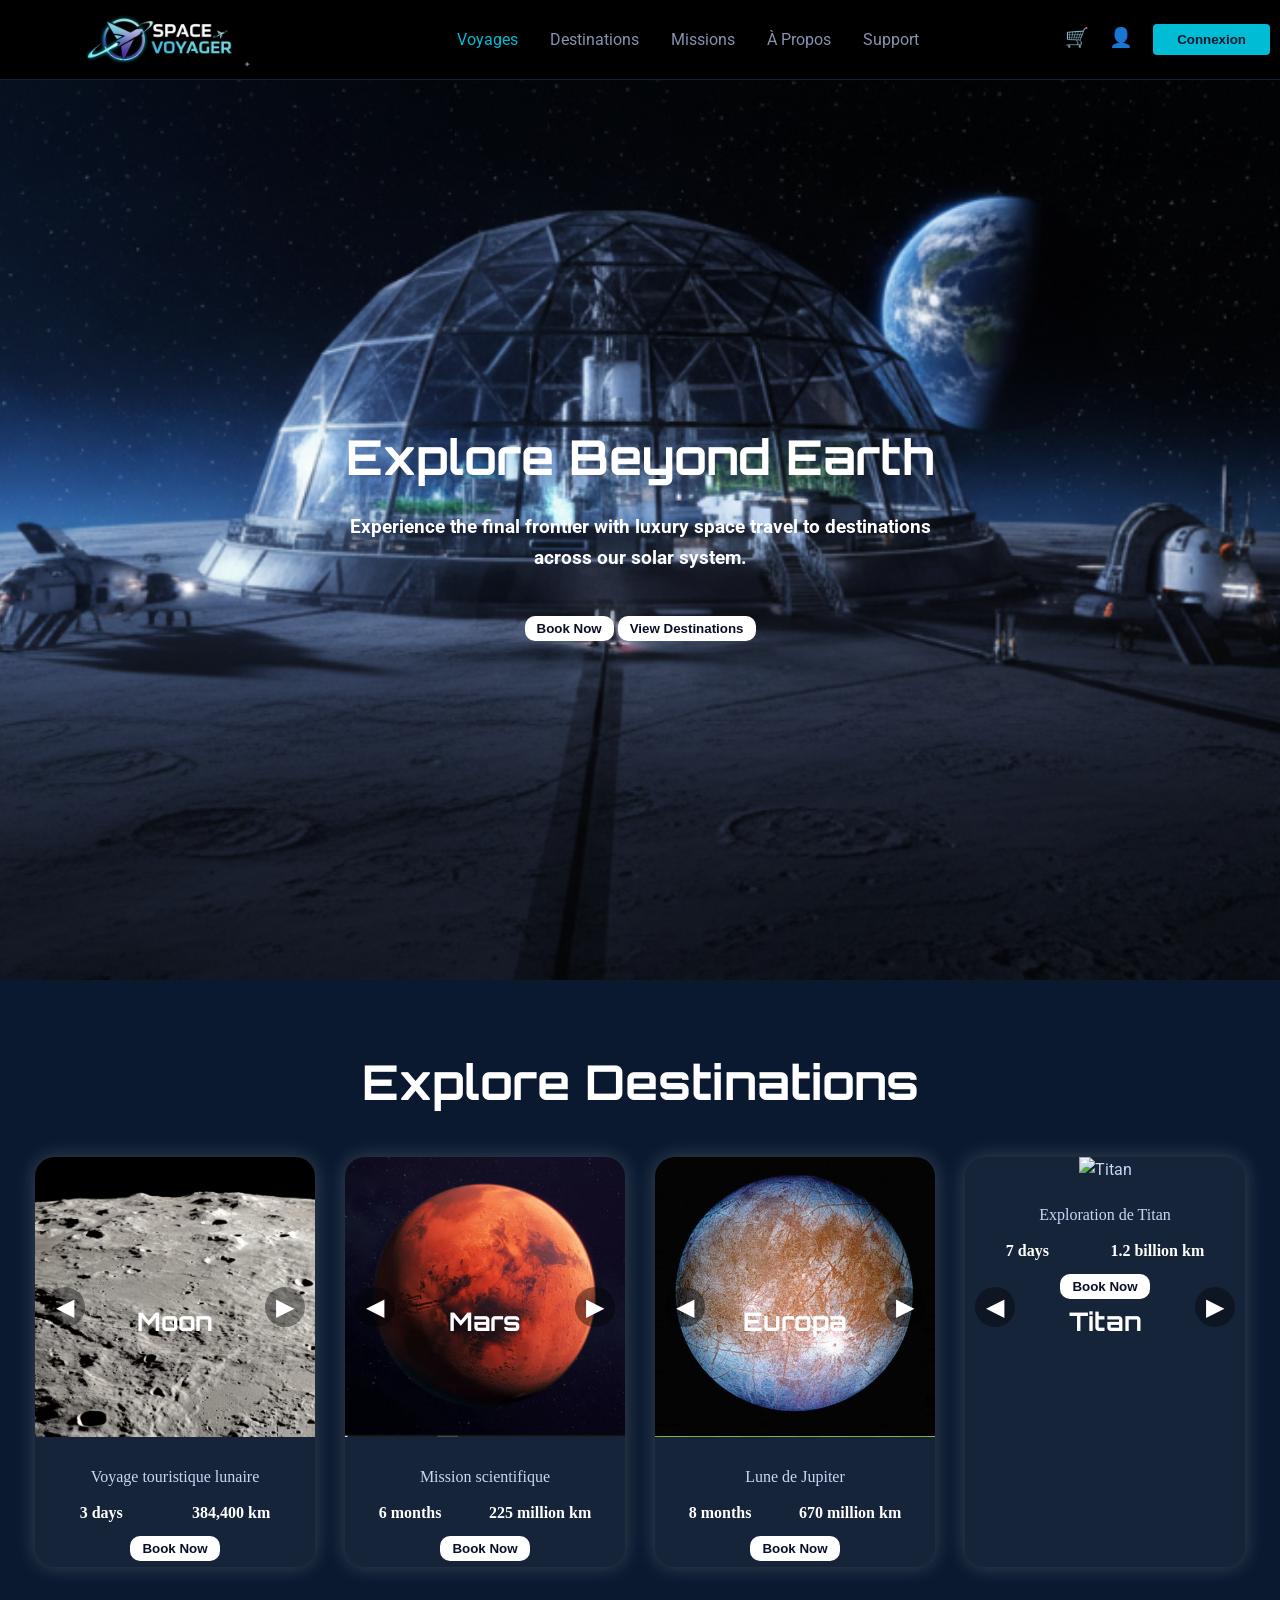
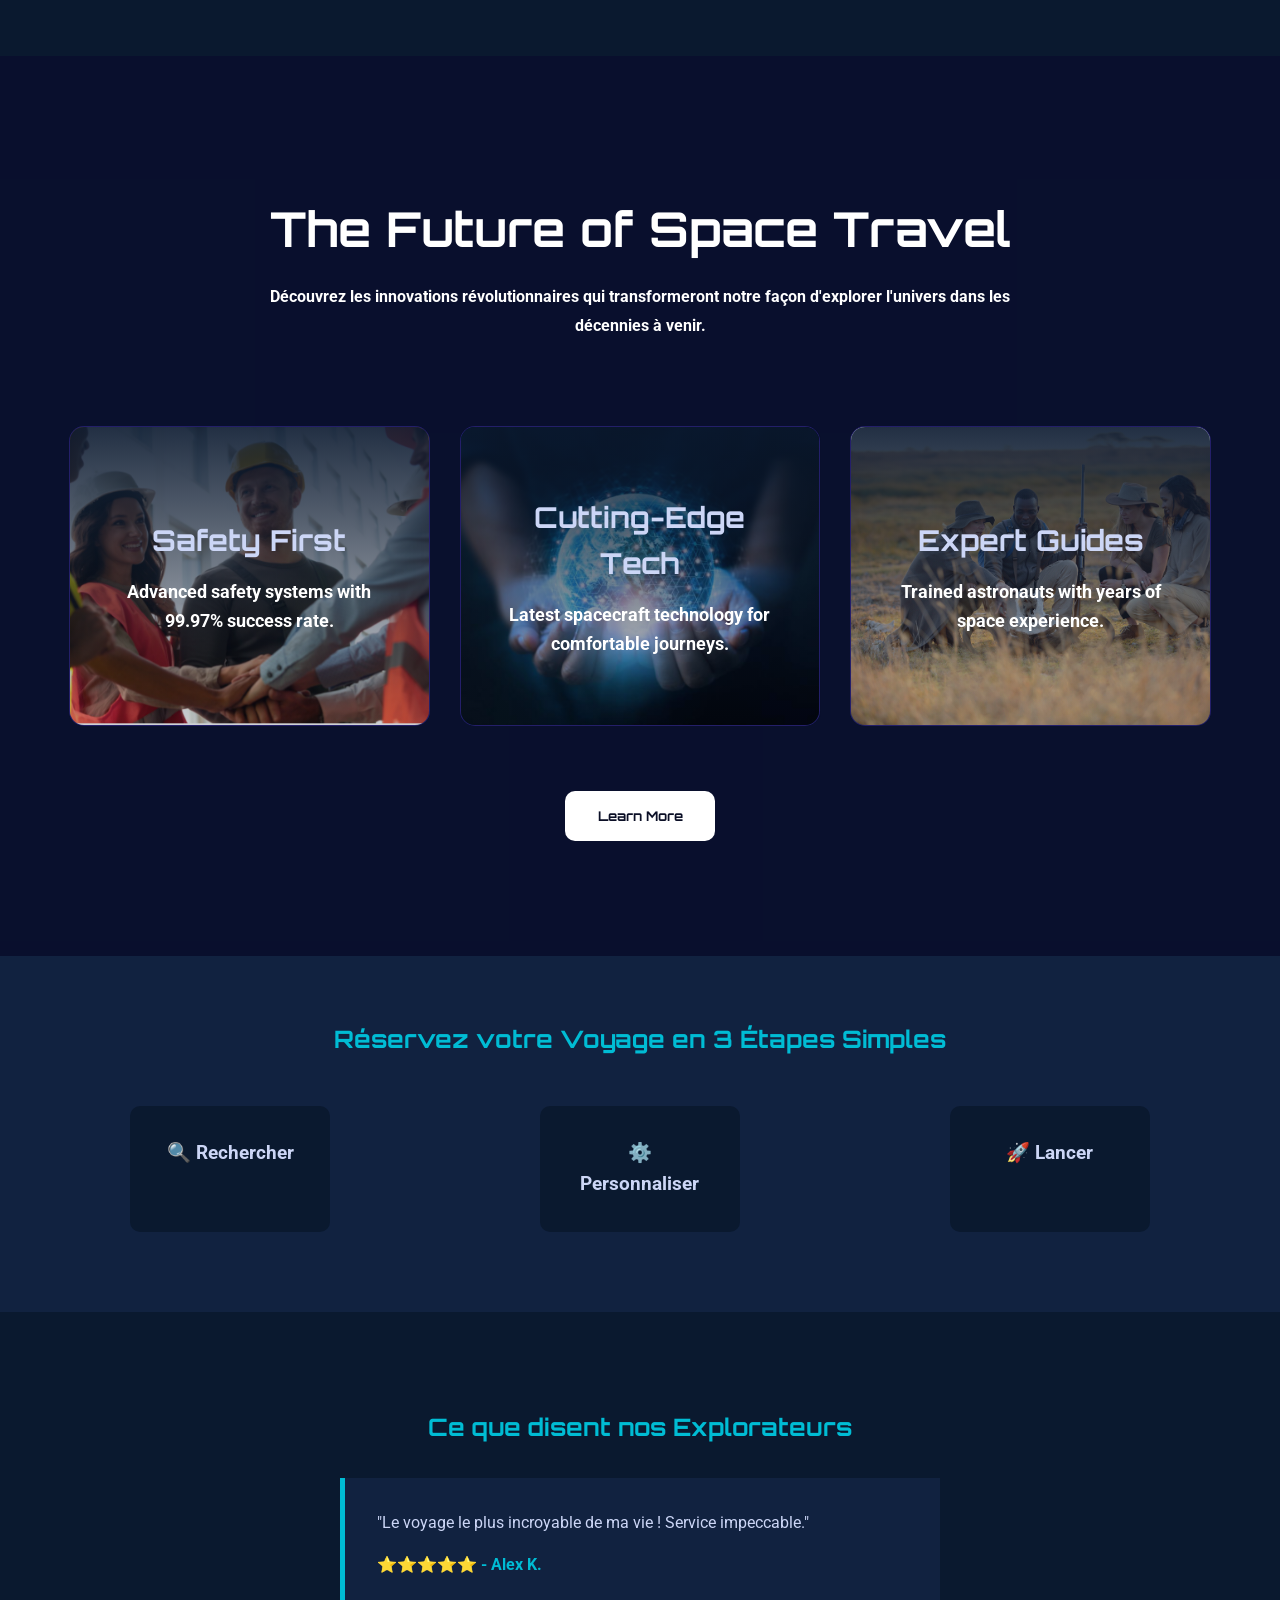
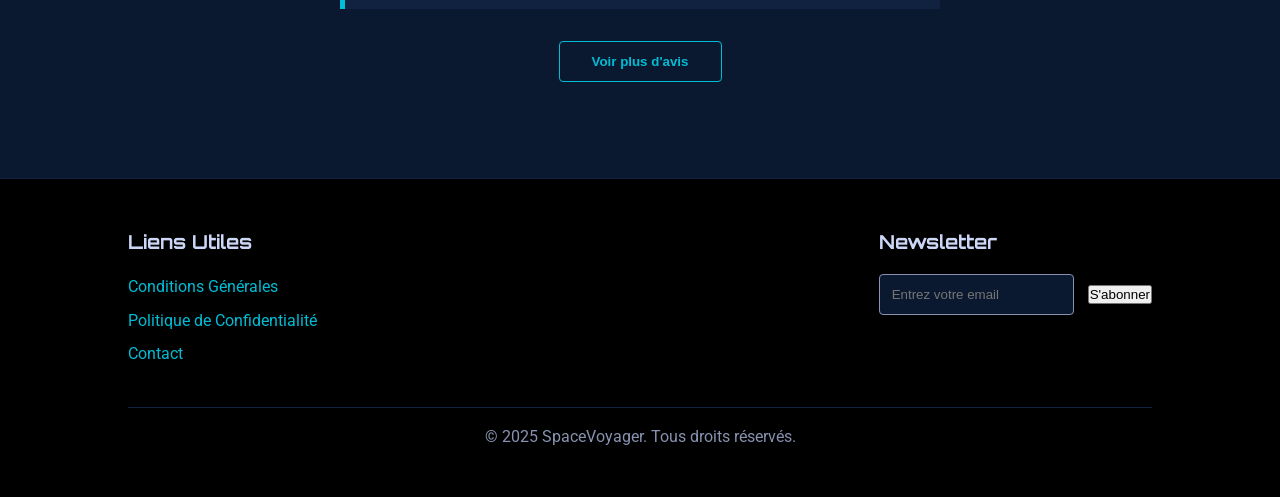
==== commit 180dcf0f: "modifier la section The Future of Space Travel" ====
--- a/index.html
+++ b/index.html
@@ -314,8 +314,7 @@
             transform: scale(1.05);
         }
 
-        /* 4. Section Future of Space Travel */
-/* 4. Section Future of Space Travel */
+      /* 4. Section Future of Space Travel */
 .future-section {
     min-height: 100vh;
     padding: 100px 5% 80px;
@@ -358,32 +357,34 @@
 
 .section-header {
     margin-bottom: 80px;
-}
+}   
 
 .section-title {
-    font-family: 'Orbitron', sans-serif;
-    font-size: 4rem;
-    font-weight: 900;
-    background: linear-gradient(90deg, var(--color-primary), #7C4DFF);
-    -webkit-background-clip: text;
-    background-clip: text;
-    color: transparent;
-    letter-spacing: 3px;
-    text-transform: uppercase;
+    font-size: 3rem;
+    margin-bottom: 1rem;
+    color: white;
+    font-weight: bold;
 }
 
 .section-description {
-    font-size: 1.5rem;
-    color: var(--color-secondary);
+    font-size: 1rem;
+    color: white;
     max-width: 800px;
     margin: 0 auto;
     line-height: 1.8;
+    font-weight: bold;
 }
 
 .future-cards-container {
     display: grid;
-    grid-template-columns: repeat(auto-fit, minmax(350px, 1fr));
+    grid-template-columns: repeat(3, 1fr); /* 3 cartes côte à côte */
     gap: 30px;
+    padding: 5px;
+    align-items: stretch; /* Assurer que toutes les cartes ont la même hauteur */
+    justify-items: center; /* Centrer les cartes horizontalement */
+    width: 100%;
+    max-width: 1200px;
+    margin: 0 auto;
 }
 
 /* Cartes avec image sur toute la hauteur et texte superposé */
@@ -398,6 +399,8 @@
     height: 300px;
     display: flex;
     flex-direction: column;
+    width: 100%; /* Assurer que les cartes prennent toute la largeur disponible */
+    max-width: 380px; /* Largeur maximale pour un bon affichage */
 }
 
 .future-card::before {
@@ -457,6 +460,7 @@
     align-items: center; /* Centrer horizontalement */
 }
 
+
 .future-card-title {
     font-family: 'Orbitron', sans-serif;
     font-size: 1.8rem;
@@ -464,66 +468,113 @@
     color: var(--color-light);
     margin-bottom: 15px;
     text-align: center;
+    font-weight: bold;
 }
 
 .future-card-description {
     font-size: 1.1rem;
-    color: var(--color-secondary);
+    color: white;
     line-height: 1.6;
     text-align: center;
     max-width: 90%; /* Limiter la largeur pour une meilleure lisibilité */
-}
-
-/* Stars animation */
-.stars {
-    position: absolute;
-    top: 0;
-    left: 0;
+    font-weight: bold;
+}
+
+
+          
+
+      
+/* Conteneur du bouton unique */
+.learn-more-container {
+    text-align: center;
+    margin-top: 50px;
     width: 100%;
-    height: 100%;
-    z-index: 0;
-}
-
-.star {
-    position: absolute;
-    background: white;
-    border-radius: 50%;
-    animation: twinkle 5s infinite ease-in-out;
-}
-
-@keyframes twinkle {
-    0%, 100% { opacity: 0.2; }
-    50% { opacity: 1; }
-}
-
-
+}
+
+/* Bouton unique */
+.learn {
+     margin-top: 10px;
+            padding: 5px 12px;
+            background: white;
+            color: #0b0f26;
+            font-weight: bold;
+            border: none;
+            border-radius: 10px;
+            cursor: pointer;
+            transition: 0.3s;
+            width: 150px;
+            height: 50px;
+             font-family: 'Orbitron', sans-serif;
+}
+
+.learn:hover {
+     background: #00b8cc;
+            transform: scale(1.05);
+}
+
+/* Responsive pour le bouton */
+@media (max-width: 768px) {
+    .learn-more-container {
+        margin-top: 40px;
+    }
+    
+    .learn {
+        padding: 12px 30px;
+        font-size: 1.1rem;
+    }
+}
+
+@media (max-width: 480px) {
+    .learn-more-container {
+        margin-top: 30px;
+    }
+    
+    .learn {
+        padding: 10px 25px;
+        font-size: 1rem;
+    }
+}
 /* Responsive Design */
+@media (max-width: 1200px) {
+    .future-cards-container {
+        grid-template-columns: repeat(auto-fit, minmax(320px, 1fr));
+        gap: 25px;
+    }
+}
+
 @media (max-width: 992px) {
     .section-title {
-        font-size: 3rem;
+        font-size: 2.8rem;
     }
     
     .section-description {
-        font-size: 1.3rem;
+        font-size: 1.1rem;
+    }
+    
+    .future-cards-container {
+        grid-template-columns: repeat(auto-fit, minmax(300px, 1fr));
+        gap: 20px;
     }
     
     .floating-element {
         width: 120px;
         height: 120px;
     }
+}
+
+@media (max-width: 768px) {
+    .section-title {
+        font-size: 2.3rem;
+    }
+    
+    .section-description {
+        font-size: 1rem;
+    }
     
     .future-cards-container {
         grid-template-columns: 1fr;
-    }
-}
-
-@media (max-width: 768px) {
-    .section-title {
-        font-size: 2.5rem;
-    }
-    
-    .section-description {
-        font-size: 1.2rem;
+        max-width: 400px;
+        margin: 0 auto;
     }
     
     .floating-element {
@@ -532,6 +583,33 @@
     
     .future-card {
         height: 280px;
+        max-width: 100%;
+    }
+    
+    .future-card-content {
+        padding: 25px;
+    }
+    
+    .future-card-title {
+        font-size: 1.6rem;
+    }
+    
+    .future-card-description {
+        font-size: 1rem;
+    }
+}
+
+@media (max-width: 480px) {
+    .future-section {
+        padding: 80px 3% 60px;
+    }
+    
+    .section-title {
+        font-size: 2rem;
+    }
+    
+    .future-card {
+        height: 250px;
     }
     
     .future-card-content {
@@ -539,14 +617,13 @@
     }
     
     .future-card-title {
-        font-size: 1.6rem;
+        font-size: 1.4rem;
     }
     
     .future-card-description {
-        font-size: 1rem;
-    }
-}
-
+        font-size: 0.9rem;
+    }
+}
         /* 5. Section Comment ça marche */
         .how-it-works {
             background-color: var(--color-card);
@@ -858,34 +935,38 @@
                 <div class="future-cards-container">
                     <!-- Carte 1 -->
                     <div class="future-card">
-                        <img src="https://images.unsplash.com/photo-1446776877081-d282a0f896e2?ixlib=rb-4.0.3&ixid=M3wxMjA3fDB8MHxwaG90by1wYWdlfHx8fGVufDB8fHx8fA%3D%3D&auto=format&fit=crop&w=2072&q=80" alt="Propulsion Spatiale" class="future-card-image">
+                        <img src="images/111.PNG" alt="Propulsion Spatiale" class="future-card-image">
                         <div class="future-card-content">
                            
-                            <h3 class="future-card-title">Propulsion Avancée</h3>
-                            <p class="future-card-description">Des systèmes de propulsion révolutionnaires comme les moteurs à fusion et les voiles solaires réduiront les temps de voyage interplanétaires de plusieurs mois à seulement quelques semaines.</p>
+                            <h3 class="future-card-title">Safety First</h3>
+                            <p class="future-card-description">Advanced safety systems with 99.97% success rate.</p>
                         </div>
                     </div>
                     
                     <!-- Carte 2 -->
                     <div class="future-card">
-                        <img src="https://images.unsplash.com/photo-1446776653964-20c1d3a81b06?ixlib=rb-4.0.3&ixid=M3wxMjA3fDB8MHxwaG90by1wYWdlfHx8fGVufDB8fHx8fA%3D%3D&auto=format&fit=crop&w=2071&q=80" alt="Habitats Spatiaux" class="future-card-image">
+                        <img src="images/113.PNG" alt="Habitats Spatiaux" class="future-card-image">
                         <div class="future-card-content">
                           
-                            <h3 class="future-card-title">Habitats Orbitaux</h3>
-                            <p class="future-card-description">Des stations spatiales luxueuses en orbite terrestre offriront des séjours avec vue imprenable sur la Terre et expériences en apesanteur pour les touristes et chercheurs.</p>
+                            <h3 class="future-card-title">Cutting-Edge Tech</h3>
+                            <p class="future-card-description">Latest spacecraft technology for comfortable journeys.</p>
                         </div>
                     </div>
                     
                     <!-- Carte 3 -->
                     <div class="future-card">
-                        <img src="https://images.unsplash.com/photo-1502136969935-8d8eef54d77b?ixlib=rb-4.0.3&ixid=M3wxMjA3fDB8MHxwaG90by1wYWdlfHx8fGVufDB8fHx8fA%3D%3D&auto=format&fit=crop&w=2069&q=80" alt="Colonisation Spatiale" class="future-card-image">
+                        <img src="images/114.PNG" alt="Colonisation Spatiale" class="future-card-image">
                         <div class="future-card-content">
                             
-                            <h3 class="future-card-title">Terraformation</h3>
-                            <p class="future-card-description">Des projets ambitieux pour rendre Mars habitable en modifiant son atmosphère et sa température à l'échelle planétaire, créant ainsi un second foyer pour l'humanité.</p>
+                            <h3 class="future-card-title">Expert Guides</h3>
+                            <p class="future-card-description">Trained astronauts with years of space experience.</p>
                         </div>
                     </div>
+                   
                 </div>
+                  <div class="learn-more-container">
+            <button class="learn">Learn More </button>
+        </div>
             </div>
         </section>
 
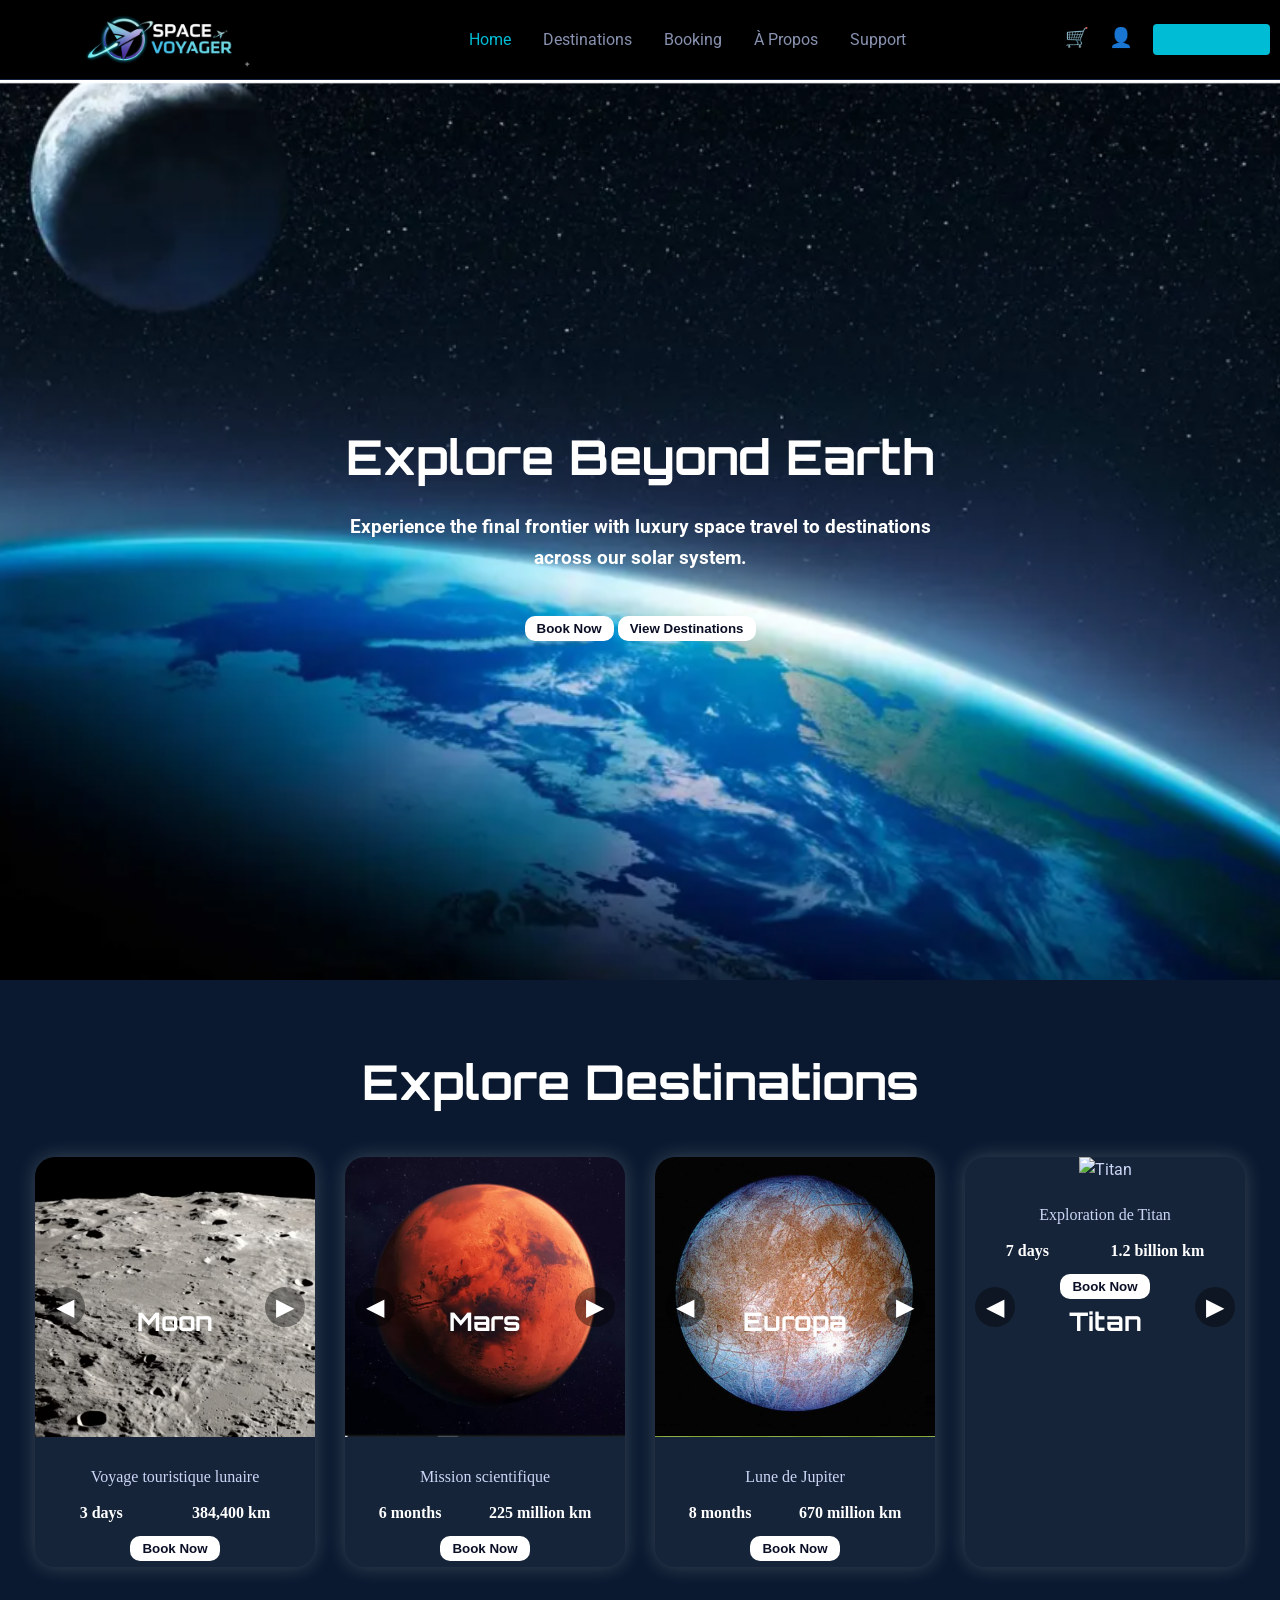
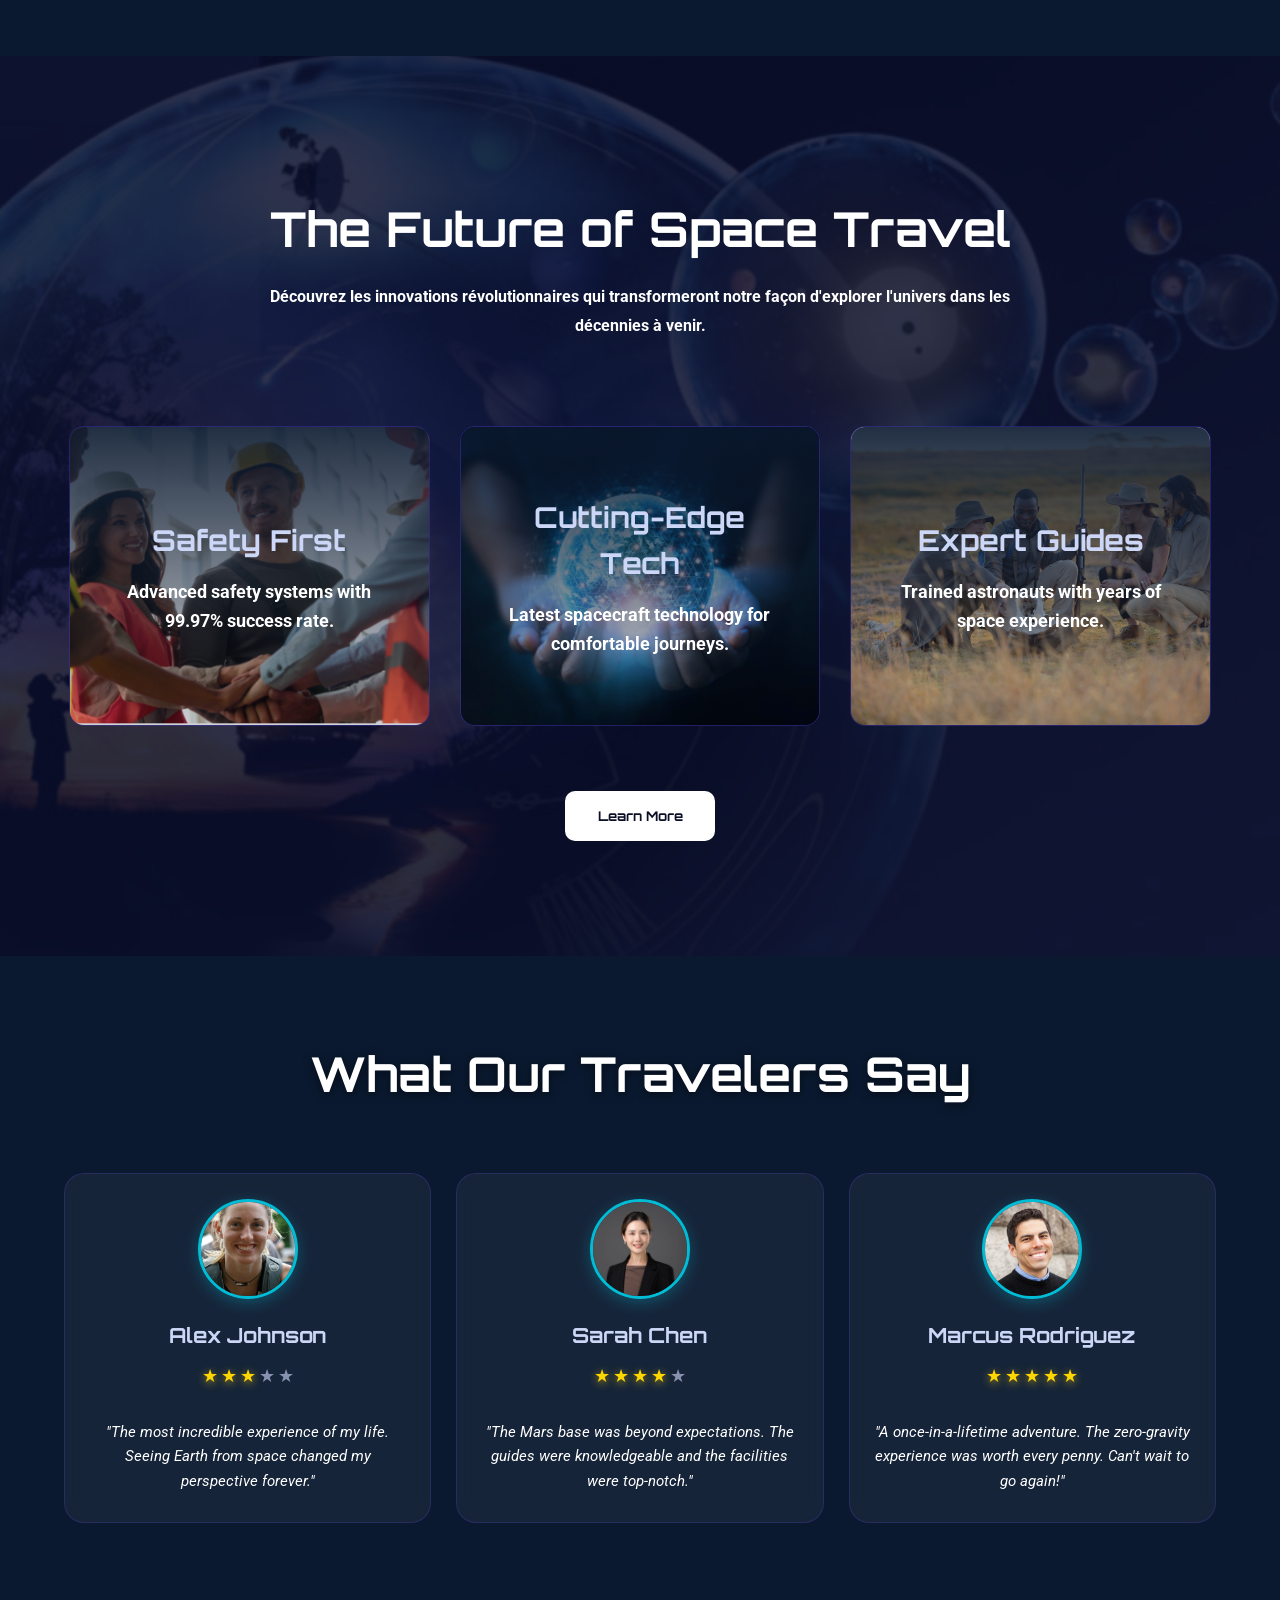
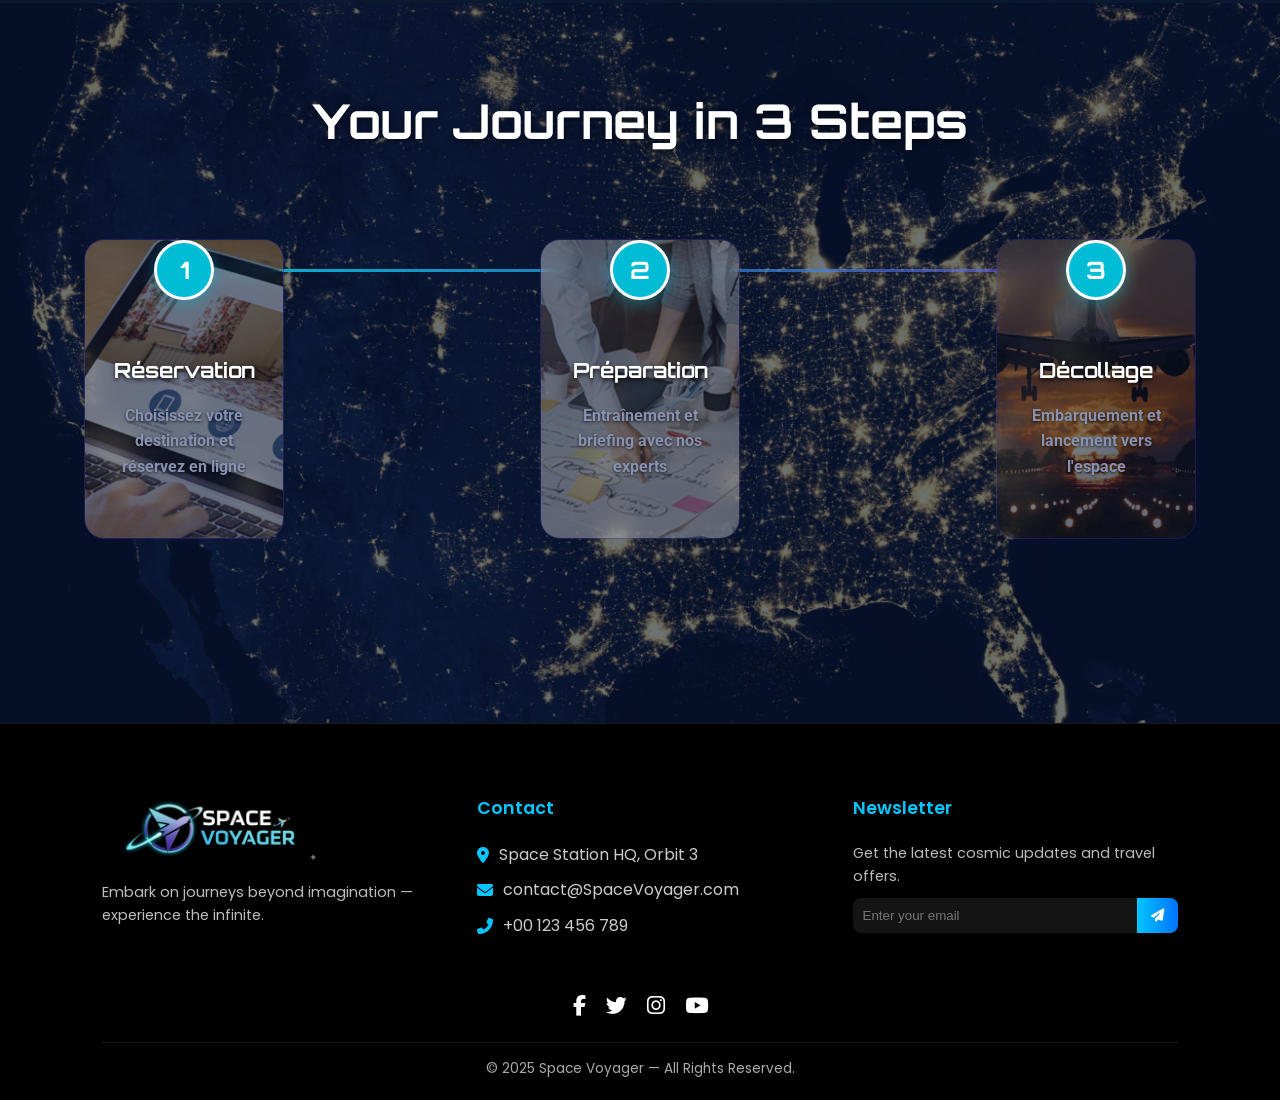
==== commit a450efa4: "terminer desing page home" ====
--- a/index.html
+++ b/index.html
@@ -331,7 +331,7 @@
     left: 0;
     width: 100%;
     height: 100%;
-    background-image: url('https://images.unsplash.com/photo-1446776653964-20c1d3a81b06?ixlib=rb-4.0.3&ixid=M3wxMjA3fDB8MHxwaG90by1wYWdlfHx8fGVufDB8fHx8fA%3D%3D&auto=format&fit=crop&w=2071&q=80');
+    background-image: url('images/fee.PNG');
     background-size: cover;
     background-position: center;
     z-index: 0;
@@ -624,63 +624,476 @@
         font-size: 0.9rem;
     }
 }
-        /* 5. Section Comment ça marche */
-        .how-it-works {
-            background-color: var(--color-card);
-            padding: 4rem 2%;
-        }
-
-        .steps-container {
-            display: flex;
-            justify-content: space-around;
-            flex-wrap: wrap;
-            margin-top: 2rem;
-        }
-
-        .step {
-            background-color: var(--color-dark);
-            padding: 2rem;
-            border-radius: 10px;
-            width: 200px;
-            margin: 1rem;
-            text-align: center;
-            font-size: 1.2rem;
-            font-weight: bold;
-        }
-
-        /* 6. Témoignages */
-        .traveler-say {
-            background-color: var(--color-dark);
-        }
-
-        .testimonial-box {
-            background-color: var(--color-card);
-            padding: 2rem;
-            max-width: 600px;
-            margin: 2rem auto;
-            border-left: 5px solid var(--color-primary);
-            text-align: left;
-        }
-
-        .traveler-info {
-            margin-top: 1rem;
-            color: var(--color-primary);
-            font-weight: 700;
-        }
-
-        .secondary-btn {
-            background: none;
-            border: 1px solid var(--color-primary);
-            color: var(--color-primary);
-            padding: 0.75rem 2rem;
-            transition: background-color 0.3s, color 0.3s;
-        }
-
-        .secondary-btn:hover {
-            background-color: var(--color-primary);
-            color: var(--color-dark);
-        }
-
+/* Section Témoignages Seule */
+.testimonials-section-alone {
+    min-height: 60vh;
+    padding: 80px 5%;
+    position: relative;
+    /* Supprimé le background pour laisser voir le body */
+}
+
+.testimonials-section-alone::before {
+    content: '';
+    position: absolute;
+    top: 0;
+    left: 0;
+    width: 100%;
+    height: 100%;
+    /* Supprimé le background pour la transparence totale */
+    
+    z-index: -1;
+}
+
+.testimonials-container-alone {
+    max-width: 1200px;
+    margin: 0 auto;
+}
+
+.testimonials-title-alone {
+    font-family: 'Orbitron', sans-serif;
+    font-size: 3rem;
+    color: white;
+    margin-bottom: 60px;
+    text-align: center;
+    text-shadow: 0 2px 10px rgba(0, 0, 0, 0.5);
+    font-weight: bold;
+}
+
+.testimonials-cards-alone {
+    display: grid;
+    grid-template-columns: repeat(3, 1fr);
+    gap: 25px;
+    max-width: 1200px;
+    margin: 0 auto;
+}
+
+.testimonial-card-alone {
+    background: rgba(255, 255, 255, 0.05);
+    border-radius: 20px;
+    padding: 25px;
+    backdrop-filter: blur(10px);
+    border: 1px solid rgba(124, 77, 255, 0.2);
+    transition: all 0.3s ease;
+    display: flex;
+    flex-direction: column;
+    align-items: center;
+    text-align: center;
+    min-height: 350px;
+}
+
+.testimonial-card-alone:hover {
+    transform: translateY(-8px);
+    background: rgba(255, 255, 255, 0.08);
+    box-shadow: 0 15px 35px rgba(0, 229, 255, 0.25);
+    border-color: var(--color-primary);
+}
+
+.testimonial-image-alone {
+    width: 100px;
+    height: 100px;
+    border-radius: 50%;
+    overflow: hidden;
+    border: 3px solid var(--color-primary);
+    background: rgba(255, 255, 255, 0.1);
+    box-shadow: 0 4px 15px rgba(0, 188, 212, 0.3);
+    margin-bottom: 20px;
+}
+
+.testimonial-image-alone img {
+    width: 100%;
+    height: 100%;
+    object-fit: cover;
+}
+
+.testimonial-content-alone {
+    flex: 1;
+    display: flex;
+    flex-direction: column;
+    width: 100%;
+}
+
+.testimonial-header-alone {
+    margin-bottom: 15px;
+}
+
+.user-name-alone {
+    font-family: 'Orbitron', sans-serif;
+    color: var(--color-light);
+    font-size: 1.3rem;
+    margin-bottom: 10px;
+    font-weight: bold;
+}
+
+.stars-alone {
+    display: flex;
+    justify-content: center;
+    gap: 3px;
+    margin-bottom: 15px;
+}
+
+.star-alone {
+    font-size: 1.1rem;
+    color: var(--color-secondary);
+}
+
+.star-alone.yellow {
+    color: #FFD700;
+    text-shadow: 0 2px 8px rgba(255, 215, 0, 0.6);
+}
+
+.testimonial-text-alone {
+    color: white;
+    line-height: 1.6;
+    font-size: 0.95rem;
+    font-style: italic;
+    margin: 0;
+    flex: 1;
+}
+
+/* Responsive Design pour cartes côte à côte */
+@media (max-width: 1024px) {
+    .testimonials-cards-alone {
+        grid-template-columns: repeat(2, 1fr);
+        gap: 20px;
+        max-width: 800px;
+    }
+}
+
+@media (max-width: 768px) {
+    .testimonials-title-alone {
+        font-size: 2.5rem;
+        margin-bottom: 40px;
+    }
+    
+    .testimonials-cards-alone {
+        grid-template-columns: 1fr;
+        max-width: 400px;
+        gap: 20px;
+    }
+    
+    .testimonial-card-alone {
+        min-height: 300px;
+        padding: 20px;
+    }
+}
+
+@media (max-width: 480px) {
+    .testimonials-section-alone {
+        padding: 60px 3%;
+        min-height: 50vh;
+    }
+    
+    .testimonials-title-alone {
+        font-size: 2rem;
+        margin-bottom: 30px;
+    }
+    
+    .testimonial-card-alone {
+        min-height: 280px;
+        padding: 15px;
+    }
+    
+    .testimonial-image-alone {
+        width: 70px;
+        height: 70px;
+        margin-bottom: 15px;
+    }
+    
+    .user-name-alone {
+        font-size: 1.2rem;
+    }
+    
+    .testimonial-text-alone {
+        font-size: 0.9rem;
+    }
+}
+/* Section Processus de Voyage Seule */
+/* Section Processus de Voyage Seule */
+.journey-section-alone {
+    min-height: 80vh;
+    padding: 80px 5%;
+    position: relative;
+    
+}
+
+.journey-background-alone {
+    position: absolute;
+    top: 0;
+    left: 0;
+    width: 100%;
+    height: 100%;
+    background-image: url('images/sd.PNG');
+    background-size: cover;
+    background-position: center;
+    z-index: -2;
+    opacity: 0.4;
+}
+
+.journey-background-alone::after {
+    content: '';
+    position: absolute;
+    top: 0;
+    left: 0;
+    width: 100%;
+    height: 100%;
+
+    z-index: -1;
+}
+
+.journey-container-alone {
+    max-width: 1200px;
+    margin: 0 auto;
+    position: relative;
+    z-index: 1;
+}
+
+.journey-title-alone {
+    font-family: 'Orbitron', sans-serif;
+    font-size: 3rem;
+    color: white;
+    margin-bottom: 80px;
+    text-align: center;
+    text-shadow: 0 2px 10px rgba(0, 0, 0, 0.5);
+    font-weight: bold;
+}
+
+/* Conteneur des étapes avec ligne de connexion */
+.journey-steps-alone {
+    display: flex;
+    justify-content: space-between;
+    align-items: flex-start;
+    position: relative;
+    margin: 0 auto;
+    padding: 0 20px;
+}
+
+/* Ligne de connexion entre les numéros */
+.journey-steps-alone::before {
+    content: '';
+    position: absolute;
+    top: 30px;
+    left: 10%;
+    right: 10%;
+    height: 3px;
+    background: linear-gradient(to right, 
+        var(--color-primary) 0%, 
+        rgba(124, 77, 255, 0.5) 100%);
+    z-index: 0;
+}
+
+/* Cartes des étapes */
+.step-item-alone {
+    display: flex;
+    flex-direction: column;
+    align-items: center;
+    text-align: center;
+    padding: 80px 20px 25px;
+    border-radius: 20px;
+    backdrop-filter: blur(10px);
+    border: 1px solid rgba(124, 77, 255, 0.2);
+    transition: all 0.3s ease;
+    position: relative;
+    width: 200px;
+   height: 300px;
+    z-index: 1;
+    overflow: hidden;
+}
+
+/* Arrière-plan de chaque carte avec image */
+.step-item-alone::before {
+    content: '';
+    position: absolute;
+    top: 0;
+    left: 0;
+    width: 100%;
+    height: 100%;
+    background-size: cover;
+    background-position: center;
+    z-index: -1;
+    opacity: 0.4;
+    transition: opacity 0.3s ease;
+}
+
+/* Images d'arrière-plan pour chaque carte */
+.step-item-alone:nth-child(1)::before {
+    background-image: url('images/r.PNG');
+}
+
+
+
+.step-item-alone:nth-child(3)::before {
+    background-image: url('images/pr.PNG');
+}
+
+
+
+.step-item-alone:nth-child(5)::before {
+    background-image: url('images/d.PNG');
+}
+
+/* Overlay sombre pour mieux lire le texte */
+.step-item-alone::after {
+    content: '';
+    position: absolute;
+    top: 0;
+    left: 0;
+    width: 100%;
+    height: 100%;
+  
+    z-index: -1;
+}
+
+.step-item-alone:hover {
+    transform: translateY(-5px);
+    border-color: var(--color-primary);
+    box-shadow: 0 8px 25px rgba(0, 0, 0, 0.5);
+}
+
+.step-item-alone:hover::before {
+    opacity: 0.5;
+}
+
+/* Numéro de l'étape au-dessus de la carte */
+.step-number-alone {
+    width: 60px;
+    height: 60px;
+    background: var(--color-primary);
+    border-radius: 50%;
+    display: flex;
+    align-items: center;
+    justify-content: center;
+    font-family: 'Orbitron', sans-serif;
+    font-size: 1.5rem;
+    font-weight: bold;
+    color: white;
+    position: absolute;
+    top: 0%;
+    z-index: 2;
+    box-shadow: 0 4px 15px rgba(0, 188, 212, 0.4);
+    border: 3px solid white;
+}
+
+/* Supprimer l'image séparée - maintenant c'est l'arrière-plan */
+.step-image-alone {
+    display: none;
+}
+
+/* Contenu de la carte */
+.step-content-alone {
+    flex: 1;
+    display: flex;
+    flex-direction: column;
+    justify-content: center;
+    position: relative;
+    z-index: 1;
+}
+
+.step-content-alone h3 {
+    font-family: 'Orbitron', sans-serif;
+    color: white;
+    margin-bottom: 15px;
+    font-size: 1.3rem;
+    text-shadow: 0 2px 4px rgba(0, 0, 0, 0.8);
+    font-weight: bold;
+}
+
+.step-content-alone p {
+    color: var(--color-secondary);
+    line-height: 1.6;
+    margin: 0;
+    font-size: 1rem;
+    text-shadow: 0 1px 3px rgba(0, 0, 0, 0.7);
+    font-weight: bold;
+}
+
+/* Responsive Design */
+@media (max-width: 1024px) {
+    .journey-steps-alone {
+        flex-wrap: wrap;
+        justify-content: center;
+        gap: 60px;
+    }
+    
+    .journey-steps-alone::before {
+        display: none;
+    }
+    
+    .step-item-alone {
+        width: 220px;
+        min-height: 280px;
+    }
+}
+
+@media (max-width: 768px) {
+    .journey-title-alone {
+        font-size: 2.5rem;
+        margin-bottom: 60px;
+    }
+    
+    .journey-steps-alone {
+        gap: 50px;
+        padding: 0 10px;
+    }
+    
+    .step-item-alone {
+        width: 200px;
+        min-height: 250px;
+        padding: 70px 20px 25px;
+    }
+    
+    .step-number-alone {
+        width: 50px;
+        height: 50px;
+        font-size: 1.3rem;
+        top: -25px;
+    }
+    
+    .step-content-alone h3 {
+        font-size: 1.2rem;
+    }
+    
+    .step-content-alone p {
+        font-size: 0.9rem;
+    }
+}
+
+@media (max-width: 480px) {
+    .journey-section-alone {
+        padding: 60px 3%;
+    }
+    
+    .journey-title-alone {
+        font-size: 2rem;
+        margin-bottom: 50px;
+    }
+    
+    .journey-steps-alone {
+        flex-direction: column;
+        align-items: center;
+        gap: 40px;
+    }
+    
+    .step-item-alone {
+        width: 250px;
+        min-height: 220px;
+        padding: 60px 25px 20px;
+    }
+    
+    .step-number-alone {
+        width: 45px;
+        height: 45px;
+        font-size: 1.2rem;
+        top: -22px;
+    }
+    
+    .step-content-alone h3 {
+        font-size: 1.1rem;
+    }
+    
+    .step-content-alone p {
+        font-size: 0.85rem;
+    }
+}
         /* 7. Modal */
         .modal {
             display: none;
@@ -716,86 +1129,324 @@
             color: var(--color-primary);
         }
 
-        /* 8. Footer */
-        .footer {
-            background-color: #000;
-            padding: 3rem 10%;
-            text-align: left;
-            border-top: 1px solid var(--color-card);
-        }
-
-        .footer-links {
+        /* 8. Footer - MODIFIÉ POUR ÊTRE NOIR COMPLET */
+        .pro-footer {
+            background: #000000 !important; /* Noir complet */
+            color: #e0e0e0;
+            font-family: "Poppins", sans-serif;
+            padding: 70px 8% 20px;
+            position: relative;
+            overflow: hidden;
+            border-top: 1px solid rgba(255, 255, 255, 0.1);
+        }
+
+        .pro-footer::before {
+            content: "";
+            position: absolute;
+            inset: 0;
+            background: url("https://www.transparenttextures.com/patterns/stardust.png");
+            opacity: 0.12;
+        }
+
+        .footer-container {
+            display: grid;
+            grid-template-columns: repeat(auto-fit, minmax(240px, 1fr));
+            gap: 50px;
+            z-index: 2;
+            position: relative;
+        }
+
+        .footer-logo {
+            height: 70px;
+            margin-bottom: 10px;
+        }
+
+        .footer-brand p {
+            font-size: 0.9rem;
+            color: #bdbdbd;
+            line-height: 1.6;
+        }
+
+        .footer-nav h4,
+        .footer-contact h4,
+        .footer-newsletter h4 {
+            color: #00c6ff;
+            margin-bottom: 20px;
+            font-size: 1.1rem;
+            font-weight: 600;
+        }
+
+        .footer-nav ul,
+        .footer-contact ul {
+            list-style: none;
+            padding: 0;
+        }
+
+        .footer-nav a {
+            text-decoration: none;
+            color: #ccc;
+            display: inline-block;
+            margin-bottom: 10px;
+            transition: 0.3s;
+        }
+
+        .footer-nav a:hover {
+            color: #00c6ff;
+            transform: translateX(5px);
+        }
+
+        .footer-contact li {
+            margin-bottom: 10px;
             display: flex;
-            justify-content: space-between;
-            flex-wrap: wrap;
-            margin-bottom: 2rem;
-        }
-
-        .footer-links h3 {
-            color: var(--color-light);
-            margin-bottom: 1rem;
-            font-size: 1.2rem;
-        }
-
-        .footer-links ul {
-            list-style: none;
-        }
-
-        .footer-links li {
-            margin-bottom: 0.5rem;
-        }
-
-        .newsletter input {
-            padding: 0.75rem;
-            border: 1px solid var(--color-secondary);
-            background-color: var(--color-dark);
-            color: var(--color-light);
-            border-radius: 4px;
-            margin-right: 10px;
-        }
-
-        .copyright {
+            align-items: center;
+            gap: 10px;
+            color: #ccc;
+        }
+
+        .footer-contact i {
+            color: #00c6ff;
+        }
+
+        .footer-newsletter p {
+            font-size: 0.9rem;
+            color: #bbb;
+            margin-bottom: 10px;
+        }
+
+        .footer-newsletter form {
+            display: flex;
+            align-items: center;
+            background: rgba(255, 255, 255, 0.08);
+            border-radius: 8px;
+            overflow: hidden;
+        }
+
+        .footer-newsletter input {
+            background: transparent;
+            border: none;
+            outline: none;
+            color: #fff;
+            padding: 10px;
+            flex: 1;
+        }
+
+        .footer-newsletter button {
+            background: linear-gradient(90deg, #00c6ff, #0072ff);
+            border: none;
+            color: #fff;
+            padding: 10px 14px;
+            cursor: pointer;
+            transition: 0.3s;
+        }
+
+        .footer-newsletter button:hover {
+            background: linear-gradient(90deg, #0072ff, #00c6ff);
+        }
+
+        .footer-social {
+            display: flex;
+            justify-content: center;
+            gap: 20px;
+            margin: 40px 0 20px;
+            z-index: 2;
+            position: relative;
+        }
+
+        .footer-social a {
+            color: #fff;
+            font-size: 1.3rem;
+            transition: 0.3s;
+        }
+
+        .footer-social a:hover {
+            color: #00c6ff;
+            transform: translateY(-5px);
+        }
+
+        .footer-bottom {
+            border-top: 1px solid rgba(255, 255, 255, 0.1);
             text-align: center;
-            color: var(--color-secondary);
-            padding-top: 1rem;
-            border-top: 1px solid var(--color-card);
+            padding-top: 15px;
+            font-size: 0.85rem;
+            color: #aaa;
+            position: relative;
+            z-index: 2;
         }
 
         /* Responsive Design */
-        @media (max-width: 992px) {
+        @media (max-width: 768px) {
+            .footer-container {
+                grid-template-columns: 1fr;
+                gap: 30px;
+            }
+            
+            .footer-newsletter form {
+                flex-direction: column;
+            }
+            
+            .footer-newsletter input {
+                width: 100%;
+                margin-bottom: 10px;
+            }
+        }
+
+        /* ========== RESPONSIVE DESIGN ========== */
+        
+        /* Tablettes */
+        @media (max-width: 1024px) {
+            .header {
+                padding: 1rem 3%;
+            }
+            
+            .logo-img {
+                width: 250px;
+            }
+            
+            .main-nav ul {
+                gap: 1.5rem;
+            }
+            
+            .hero-section h1 {
+                font-size: 2.5rem;
+            }
+            
+            .hero-section p {
+                font-size: 1.1rem;
+                max-width: 500px;
+            }
+            
+            .destinations-section h1 {
+                font-size: 2.5rem;
+            }
+            
+            .cards-container {
+                gap: 20px;
+            }
+            
+            .card {
+                width: 250px;
+                height: 380px;
+            }
+            
+            .card img {
+                height: 250px;
+            }
+            
             .section-title {
-                font-size: 3rem;
+                font-size: 2.5rem;
+            }
+            
+            .future-cards-container {
+                grid-template-columns: repeat(2, 1fr);
+                gap: 25px;
+            }
+            
+            .testimonials-cards-alone {
+                grid-template-columns: repeat(2, 1fr);
+                gap: 20px;
+            }
+            
+            .journey-steps-alone {
+                flex-wrap: wrap;
+                justify-content: center;
+                gap: 60px;
+            }
+            
+            .journey-steps-alone::before {
+                display: none;
+            }
+            
+            .step-item-alone {
+                width: 220px;
+                min-height: 280px;
+            }
+        }
+        
+        /* Mobiles */
+        @media (max-width: 768px) {
+            .header {
+                flex-direction: column;
+                height: auto;
+                padding: 15px;
+            }
+            
+            .logo {
+                margin-bottom: 15px;
+            }
+            
+            .logo-img {
+                width: 200px;
+                height: 50px;
+            }
+            
+            .main-nav ul {
+                flex-wrap: wrap;
+                justify-content: center;
+                gap: 1rem;
+                margin-bottom: 15px;
+            }
+            
+            .user-actions {
+                display: flex;
+                justify-content: center;
+            }
+            
+            .hero-section {
+                height: 80vh;
+                padding: 0 5%;
+            }
+            
+            .hero-section h1 {
+                font-size: 2rem;
+            }
+            
+            .hero-section p {
+                font-size: 1rem;
+            }
+            
+            section {
+                padding: 4rem 5%;
+            }
+            
+            .destinations-section h1 {
+                font-size: 2rem;
+            }
+            
+            .cards-container {
+                gap: 15px;
+                padding: 10px;
+            }
+            
+            .card {
+                width: 100%;
+                max-width: 300px;
+                height: auto;
+            }
+            
+            .card img {
+                height: 200px;
+            }
+            
+            .card-title {
+                font-size: 1.4rem;
+            }
+            
+            .section-title {
+                font-size: 2rem;
             }
             
             .section-description {
-                font-size: 1.3rem;
-            }
-            
-            .floating-element {
-                width: 120px;
-                height: 120px;
+                font-size: 0.9rem;
             }
             
             .future-cards-container {
                 grid-template-columns: 1fr;
-            }
-        }
-        
-        @media (max-width: 768px) {
-            .section-title {
-                font-size: 2.5rem;
-            }
-            
-            .section-description {
-                font-size: 1.2rem;
-            }
-            
-            .floating-element {
-                display: none;
+                gap: 20px;
             }
             
             .future-card {
-                height: 450px;
+                height: 250px;
+                max-width: 100%;
             }
             
             .future-card-content {
@@ -803,17 +1454,212 @@
             }
             
             .future-card-title {
-                font-size: 1.6rem;
+                font-size: 1.5rem;
             }
             
             .future-card-description {
                 font-size: 1rem;
+            }
+            
+            .testimonials-title-alone {
+                font-size: 2rem;
+                margin-bottom: 40px;
+            }
+            
+            .testimonials-cards-alone {
+                grid-template-columns: 1fr;
+                gap: 20px;
+            }
+            
+            .testimonial-card-alone {
+                min-height: 300px;
+                padding: 20px;
+            }
+            
+            .journey-title-alone {
+                font-size: 2rem;
+                margin-bottom: 60px;
+            }
+            
+            .journey-steps-alone {
+                flex-direction: column;
+                align-items: center;
+                gap: 50px;
+            }
+            
+            .step-item-alone {
+                width: 250px;
+                min-height: 250px;
+                padding: 70px 20px 25px;
+            }
+            
+            .step-number-alone {
+                width: 50px;
+                height: 50px;
+                font-size: 1.3rem;
+                top: -25px;
+            }
+            
+            .step-content-alone h3 {
+                font-size: 1.2rem;
+            }
+            
+            .step-content-alone p {
+                font-size: 0.9rem;
+            }
+            
+            .footer-links {
+                flex-direction: column;
+                gap: 30px;
+            }
+            
+            .newsletter input {
+                width: 100%;
+                margin-bottom: 10px;
+            }
+        }
+        
+        /* Petits mobiles */
+        @media (max-width: 480px) {
+            .hero-section h1 {
+                font-size: 1.8rem;
+            }
+            
+            .hero-section p {
+                font-size: 0.9rem;
+            }
+            
+            .buttons button {
+                padding: 8px 16px;
+                font-size: 0.9rem;
+            }
+            
+            .destinations-section h1 {
+                font-size: 1.8rem;
+            }
+            
+            .card {
+                max-width: 100%;
+            }
+            
+            .section-title {
+                font-size: 1.8rem;
+            }
+            
+            .future-card {
+                height: 220px;
+            }
+            
+            .future-card-content {
+                padding: 15px;
+            }
+            
+            .future-card-title {
+                font-size: 1.3rem;
+            }
+            
+            .future-card-description {
+                font-size: 0.9rem;
+            }
+            
+            .learn {
+                width: 130px;
+                height: 45px;
+                font-size: 0.9rem;
+            }
+            
+            .testimonials-title-alone {
+                font-size: 1.8rem;
+                margin-bottom: 30px;
+            }
+            
+            .testimonial-card-alone {
+                min-height: 280px;
+                padding: 15px;
+            }
+            
+            .testimonial-image-alone {
+                width: 70px;
+                height: 70px;
+                margin-bottom: 15px;
+            }
+            
+            .user-name-alone {
+                font-size: 1.2rem;
+            }
+            
+            .testimonial-text-alone {
+                font-size: 0.9rem;
+            }
+            
+            .journey-title-alone {
+                font-size: 1.8rem;
+                margin-bottom: 50px;
+            }
+            
+            .step-item-alone {
+                width: 220px;
+                min-height: 220px;
+                padding: 60px 15px 20px;
+            }
+            
+            .step-number-alone {
+                width: 45px;
+                height: 45px;
+                font-size: 1.2rem;
+                top: -22px;
+            }
+            
+            .step-content-alone h3 {
+                font-size: 1.1rem;
+            }
+            
+            .step-content-alone p {
+                font-size: 0.85rem;
+            }
+        }
+        
+        /* Très petits écrans */
+        @media (max-width: 360px) {
+            .logo-img {
+                width: 180px;
+            }
+            
+            .main-nav ul {
+                gap: 0.8rem;
+            }
+            
+            .main-nav a {
+                font-size: 0.9rem;
+            }
+            
+            .hero-section h1 {
+                font-size: 1.6rem;
+            }
+            
+            .destinations-section h1 {
+                font-size: 1.6rem;
+            }
+            
+            .section-title {
+                font-size: 1.6rem;
+            }
+            
+            .testimonials-title-alone {
+                font-size: 1.6rem;
+            }
+            
+            .journey-title-alone {
+                font-size: 1.6rem;
             }
         }
     </style>
     <link href="https://fonts.googleapis.com/css2?family=Orbitron:wght@400;700&family=Roboto:wght@300;400;700&display=swap" rel="stylesheet">
     <link href="https://fonts.googleapis.com/css2?family=Orbitron:wght@400;700&display=swap" rel="stylesheet">
     <link href="https://fonts.googleapis.com/css2?family=Rajdhani:wght@400;700&display=swap" rel="stylesheet">
+    <link rel="stylesheet" href="https://cdnjs.cloudflare.com/ajax/libs/font-awesome/6.5.0/css/all.min.css">
+    <link href="https://fonts.googleapis.com/css2?family=Poppins:wght@400;600;700&display=swap" rel="stylesheet">
+
 </head>
 <body>
     <header class="header" style="background-color: #000;">
@@ -823,18 +1669,18 @@
 
         <nav class="main-nav">
             <ul>
-                <li><a href="#" class="active">Voyages</a></li>
-                <li><a href="#">Destinations</a></li>
-                <li><a href="#">Missions</a></li>
-                <li><a href="#">À Propos</a></li>
-                <li><a href="#">Support</a></li>
+                <li><a href="index.html" class="active">Home</a></li>
+                <li><a href="destinations.html">Destinations</a></li>
+                <li><a href="booking.html">Booking</a></li>
+                <li><a href="about.html">À Propos</a></li>
+                <li><a href="support.html">Support</a></li>
             </ul>
         </nav>
 
         <div class="user-actions">
             <button class="icon-btn">🛒</button>
             <button class="icon-btn">👤</button>
-            <button class="cta-btn">Connexion</button>
+            <button class="cta-btn"><a href="login.html">Connexion</a></button>
         </div>
     </header>
 
@@ -982,43 +1828,165 @@
         </div>
         
 
-        <section class="how-it-works">
-            <h2>Réservez votre Voyage en 3 Étapes Simples</h2>
-            <div class="steps-container">
-                <div class="step">🔍 Rechercher</div>
-                <div class="step">⚙️ Personnaliser</div>
-                <div class="step">🚀 Lancer</div>
+        <!-- Section Témoignages -->
+<!-- Section Témoignages -->
+<section class="testimonials-section-alone">
+    <div class="testimonials-container-alone">
+        <h2 class="testimonials-title-alone">What Our Travelers Say</h2>
+        <div class="testimonials-cards-alone">
+            <!-- Carte témoignage 1 -->
+            <div class="testimonial-card-alone">
+                <div class="testimonial-image-alone">
+                    <img src="images/p1.PNG" alt="Alex Johnson">
+                </div>
+                <div class="testimonial-content-alone">
+                    <div class="testimonial-header-alone">
+                        <h3 class="user-name-alone">Alex Johnson</h3>
+                        <div class="stars-alone">
+                            <span class="star-alone yellow">★</span>
+                            <span class="star-alone yellow">★</span>
+                            <span class="star-alone yellow">★</span>
+                            <span class="star-alone">★</span>
+                            <span class="star-alone">★</span>
+                        </div>
+                    </div>
+                    <p class="testimonial-text-alone">"The most incredible experience of my life. Seeing Earth from space changed my perspective forever."</p>
+                </div>
             </div>
-        </section>
-
-        <section class="traveler-say">
-            <h2>Ce que disent nos Explorateurs</h2>
-            <div class="testimonial-box">
-                <blockquote>"Le voyage le plus incroyable de ma vie ! Service impeccable."</blockquote>
-                <div class="traveler-info">⭐️⭐️⭐️⭐️⭐️ - Alex K.</div>
+
+            <!-- Carte témoignage 2 -->
+            <div class="testimonial-card-alone">
+                <div class="testimonial-image-alone">
+                    <img src="images/p2.PNG" alt="Sarah Chen">
+                </div>
+                <div class="testimonial-content-alone">
+                    <div class="testimonial-header-alone">
+                        <h3 class="user-name-alone">Sarah Chen</h3>
+                        <div class="stars-alone">
+                            <span class="star-alone yellow">★</span>
+                            <span class="star-alone yellow">★</span>
+                            <span class="star-alone yellow">★</span>
+                            <span class="star-alone yellow">★</span>
+                            <span class="star-alone">★</span>
+                        </div>
+                    </div>
+                    <p class="testimonial-text-alone">"The Mars base was beyond expectations. The guides were knowledgeable and the facilities were top-notch."</p>
+                </div>
             </div>
-            <button class="cta-btn secondary-btn">Voir plus d'avis</button>
-        </section>
-    </main>
-
-    <footer class="footer">
-        <div class="footer-links">
-            <div>
-                <h3>Liens Utiles</h3>
-                <ul>
-                    <li><a href="#">Conditions Générales</a></li>
-                    <li><a href="#">Politique de Confidentialité</a></li>
-                    <li><a href="#">Contact</a></li>
-                </ul>
-            </div>
-            <div class="newsletter">
-                <h3>Newsletter</h3>
-                <input type="email" placeholder="Entrez votre email">
-                <button>S'abonner</button>
+
+            <!-- Carte témoignage 3 -->
+            <div class="testimonial-card-alone">
+                <div class="testimonial-image-alone">
+                    <img src="images/p3.PNG" alt="Marcus Rodriguez">
+                </div>
+                <div class="testimonial-content-alone">
+                    <div class="testimonial-header-alone">
+                        <h3 class="user-name-alone">Marcus Rodriguez</h3>
+                        <div class="stars-alone">
+                            <span class="star-alone yellow">★</span>
+                            <span class="star-alone yellow">★</span>
+                            <span class="star-alone yellow">★</span>
+                            <span class="star-alone yellow">★</span>
+                            <span class="star-alone yellow">★</span>
+                        </div>
+                    </div>
+                    <p class="testimonial-text-alone">"A once-in-a-lifetime adventure. The zero-gravity experience was worth every penny. Can't wait to go again!"</p>
+                </div>
             </div>
         </div>
-        <p class="copyright">&copy; 2025 SpaceVoyager. Tous droits réservés.</p>
-    </footer>
+    </div>
+</section>
+<!-- Section Processus de Voyage -->
+<section class="journey-section-alone">
+    <div class="journey-background-alone"></div>
+    <div class="journey-container-alone">
+        <h2 class="journey-title-alone">Your Journey in 3 Steps</h2>
+        <div class="journey-steps-alone">
+            <!-- Étape 1 -->
+            <div class="step-item-alone">
+                <div class="step-number-alone">1</div>
+                <div class="step-image-alone">
+                    <img src="images/step1-booking.jpg" alt="Réservation">
+                </div>
+                <div class="step-content-alone">
+                    <h3>Réservation</h3>
+                    <p>Choisissez votre destination et réservez en ligne</p>
+                </div>
+            </div>
+
+            <!-- Ligne de connexion -->
+            <div class="step-connector-alone"></div>
+
+            <!-- Étape 2 -->
+            <div class="step-item-alone">
+                <div class="step-number-alone">2</div>
+                <div class="step-image-alone">
+                    <img src="images/step2-training.jpg" alt="Préparation">
+                </div>
+                <div class="step-content-alone">
+                    <h3>Préparation</h3>
+                    <p>Entraînement et briefing avec nos experts</p>
+                </div>
+            </div>
+
+            <!-- Ligne de connexion -->
+            <div class="step-connector-alone"></div>
+
+            <!-- Étape 3 -->
+            <div class="step-item-alone">
+                <div class="step-number-alone">3</div>
+                <div class="step-image-alone">
+                    <img src="images/step3-launch.jpg" alt="Décollage">
+                </div>
+                <div class="step-content-alone">
+                    <h3>Décollage</h3>
+                    <p>Embarquement et lancement vers l'espace</p>
+                </div>
+            </div>
+        </div>
+    </div>
+</section>
+    </main>
+
+  <footer class="pro-footer">
+  <div class="footer-container">
+    <div class="footer-brand">
+      <img src="images/LOGOSF.png" alt="SpaceVoyager" class="footer-logo">
+      <p>Embark on journeys beyond imagination — experience the infinite.</p>
+    </div>
+
+
+    <div class="footer-contact">
+      <h4>Contact</h4>
+      <ul>
+        <li><i class="fas fa-map-marker-alt"></i> Space Station HQ, Orbit 3</li>
+        <li><i class="fas fa-envelope"></i> contact@SpaceVoyager.com</li>
+        <li><i class="fas fa-phone-alt"></i> +00 123 456 789</li>
+      </ul>
+    </div>
+
+    <div class="footer-newsletter">
+      <h4>Newsletter</h4>
+      <p>Get the latest cosmic updates and travel offers.</p>
+      <form>
+        <input type="email" placeholder="Enter your email">
+        <button type="submit"><i class="fas fa-paper-plane"></i></button>
+      </form>
+    </div>
+  </div>
+
+  <div class="footer-social">
+    <a href="#"><i class="fab fa-facebook-f"></i></a>
+    <a href="#"><i class="fab fa-twitter"></i></a>
+    <a href="#"><i class="fab fa-instagram"></i></a>
+    <a href="#"><i class="fab fa-youtube"></i></a>
+  </div>
+
+  <div class="footer-bottom">
+    <p>© 2025 Space Voyager — All Rights Reserved.</p>
+  </div>
+</footer>
+
 
     <script>
         // Background slider pour la section hero
@@ -1088,37 +2056,6 @@
                 }
             });
 
-            // Create stars for background
-            function createStars() {
-                const starsContainer = document.getElementById('stars-container');
-                const starCount = 100;
-                
-                for (let i = 0; i < starCount; i++) {
-                    const star = document.createElement('div');
-                    star.classList.add('star');
-                    
-                    // Random position
-                    const x = Math.random() * 100;
-                    const y = Math.random() * 100;
-                    
-                    // Random size
-                    const size = Math.random() * 3 + 1;
-                    
-                    // Random animation delay
-                    const delay = Math.random() * 5;
-                    
-                    star.style.left = `${x}%`;
-                    star.style.top = `${y}%`;
-                    star.style.width = `${size}px`;
-                    star.style.height = `${size}px`;
-                    star.style.animationDelay = `${delay}s`;
-                    
-                    starsContainer.appendChild(star);
-                }
-            }
-            
-            // Initialize when page loads
-            createStars();
             
             // Add hover effect to future cards
             document.querySelectorAll('.future-card').forEach(card => {
@@ -1132,4 +2069,5 @@
             });
         });
     </script>
-</body>+</body>
+</html>
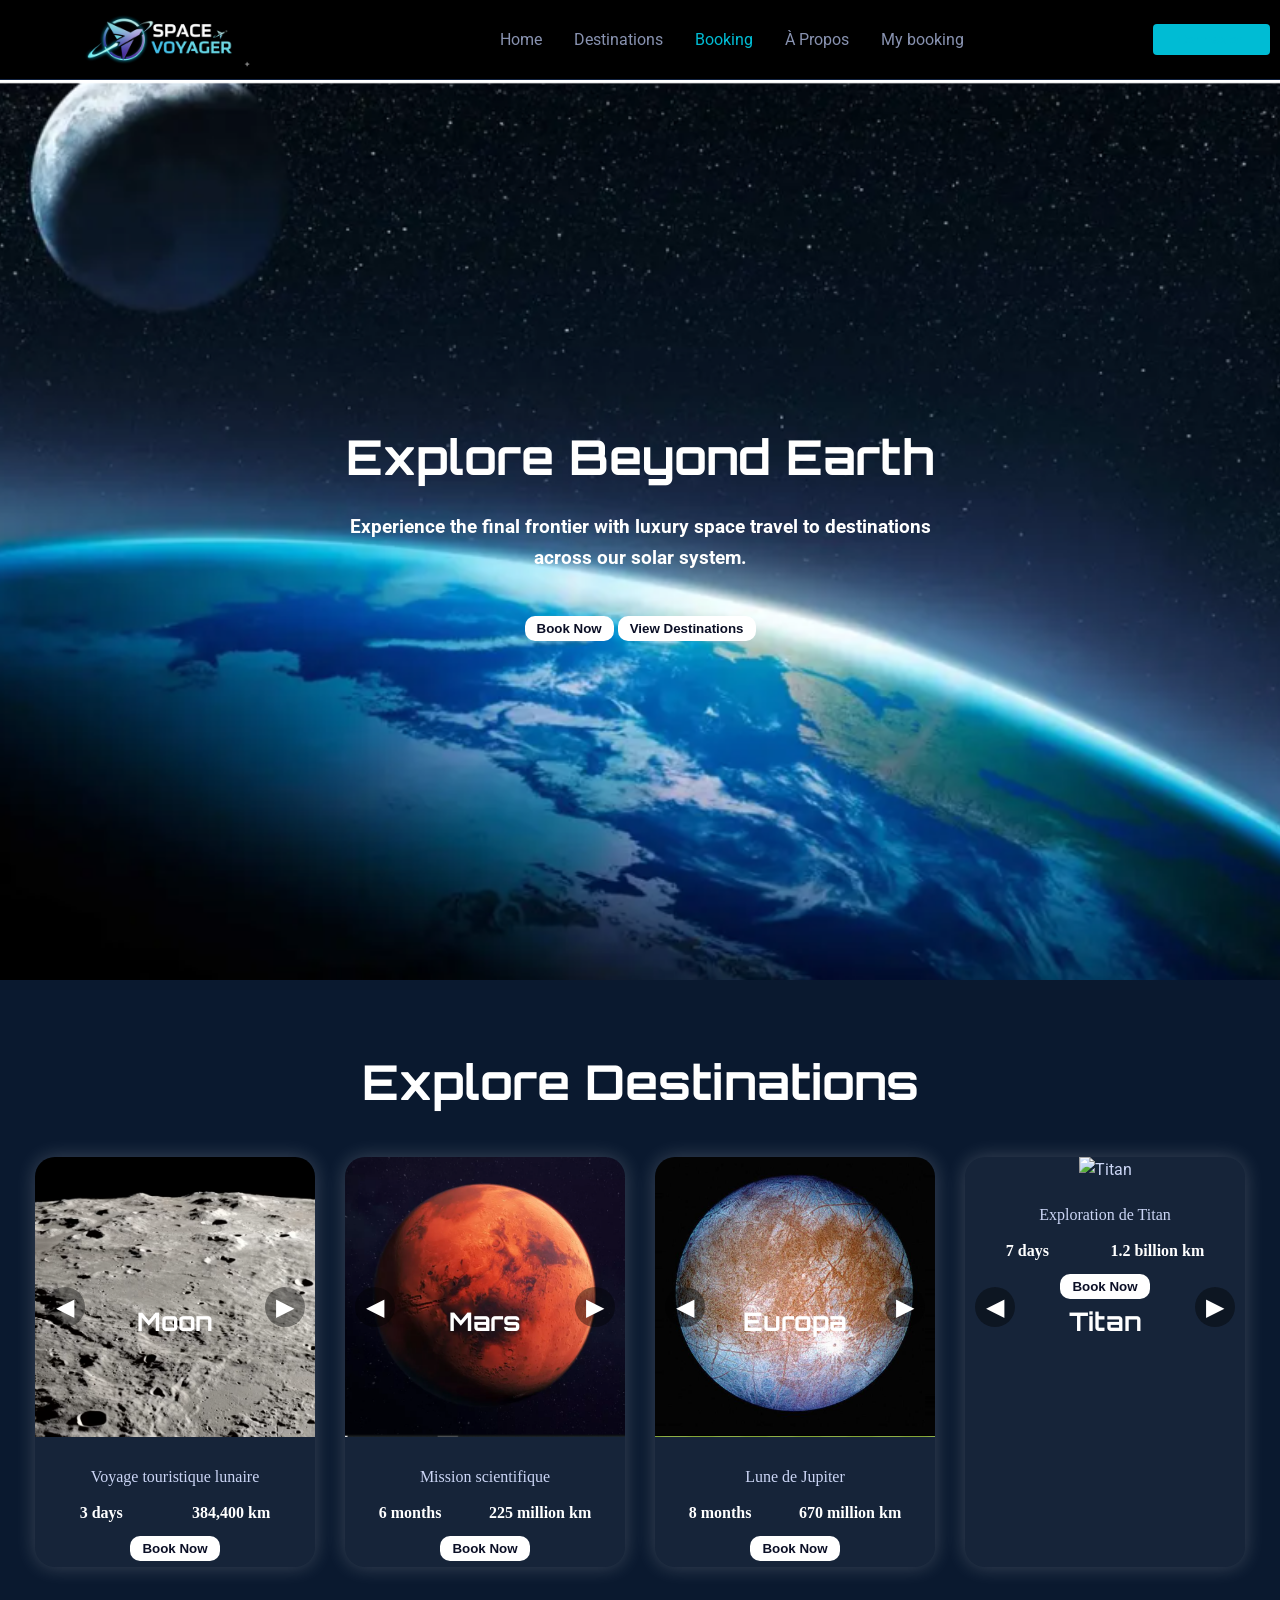
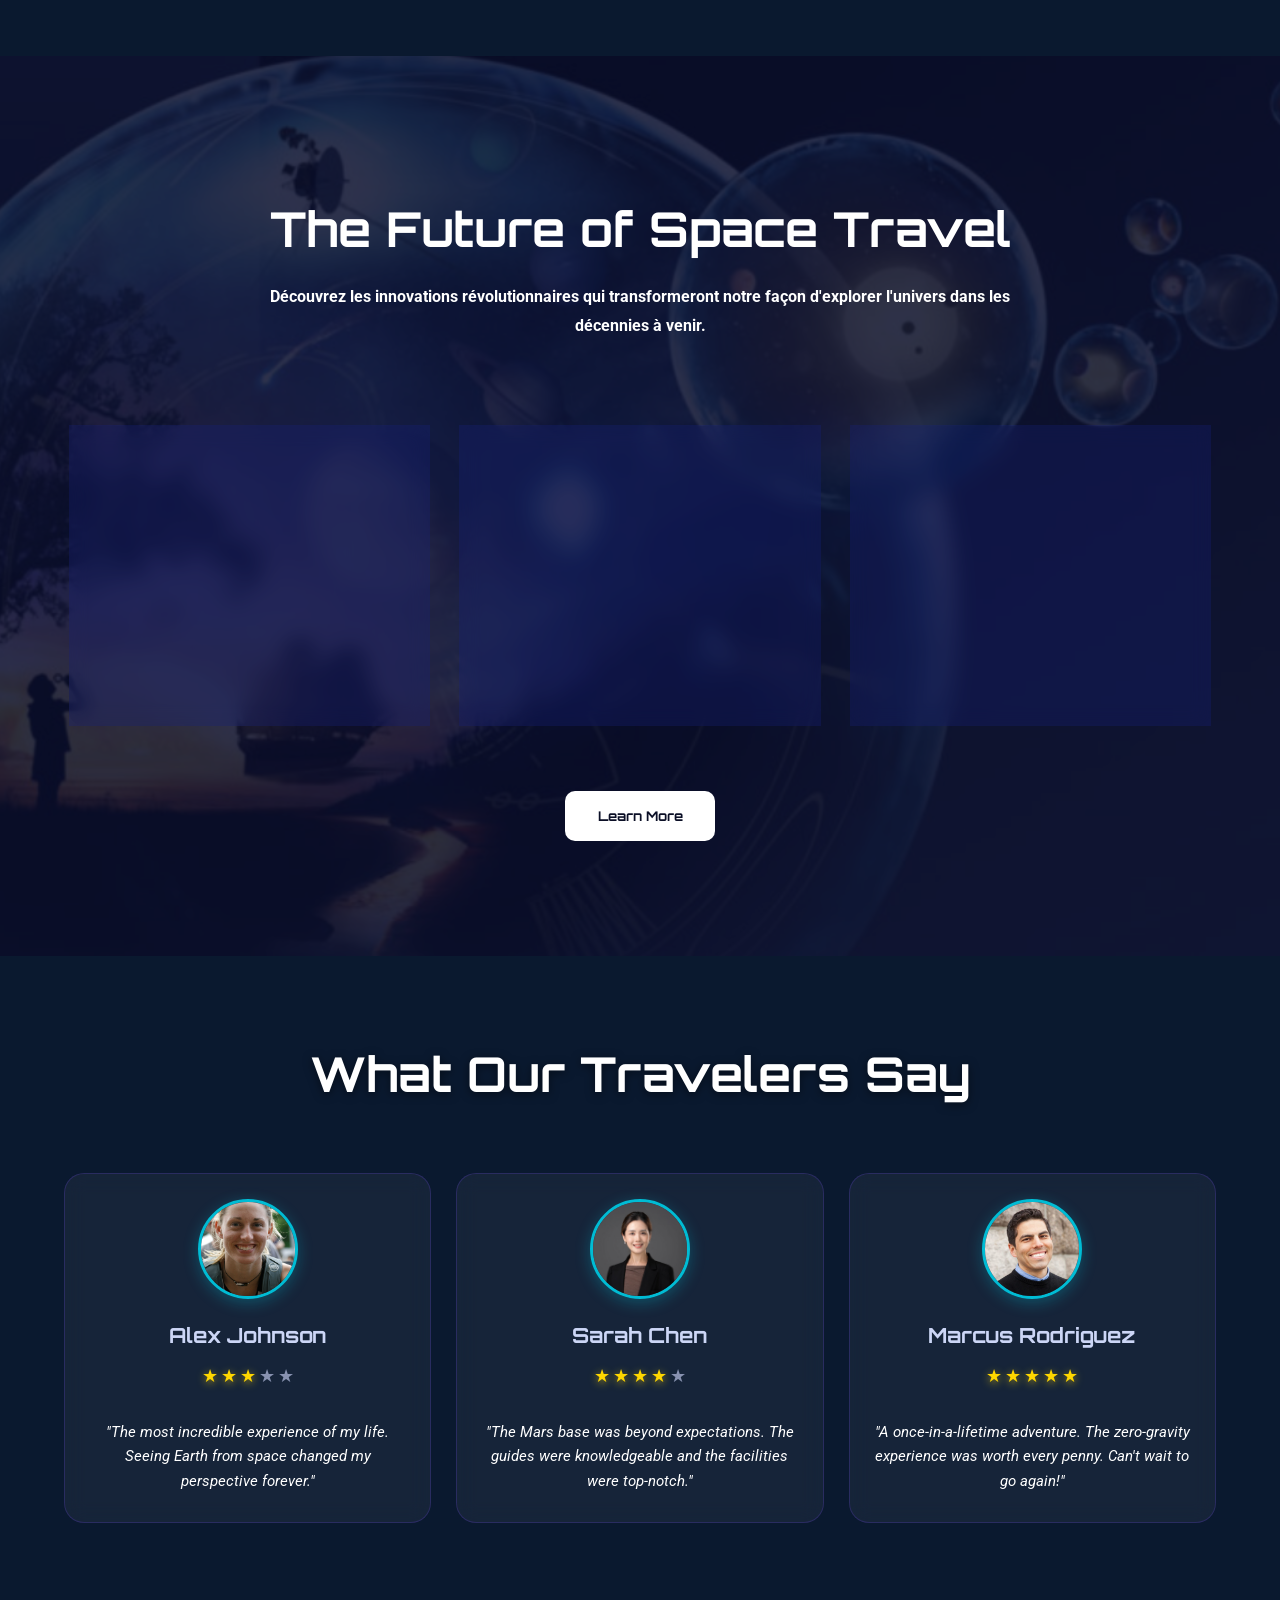
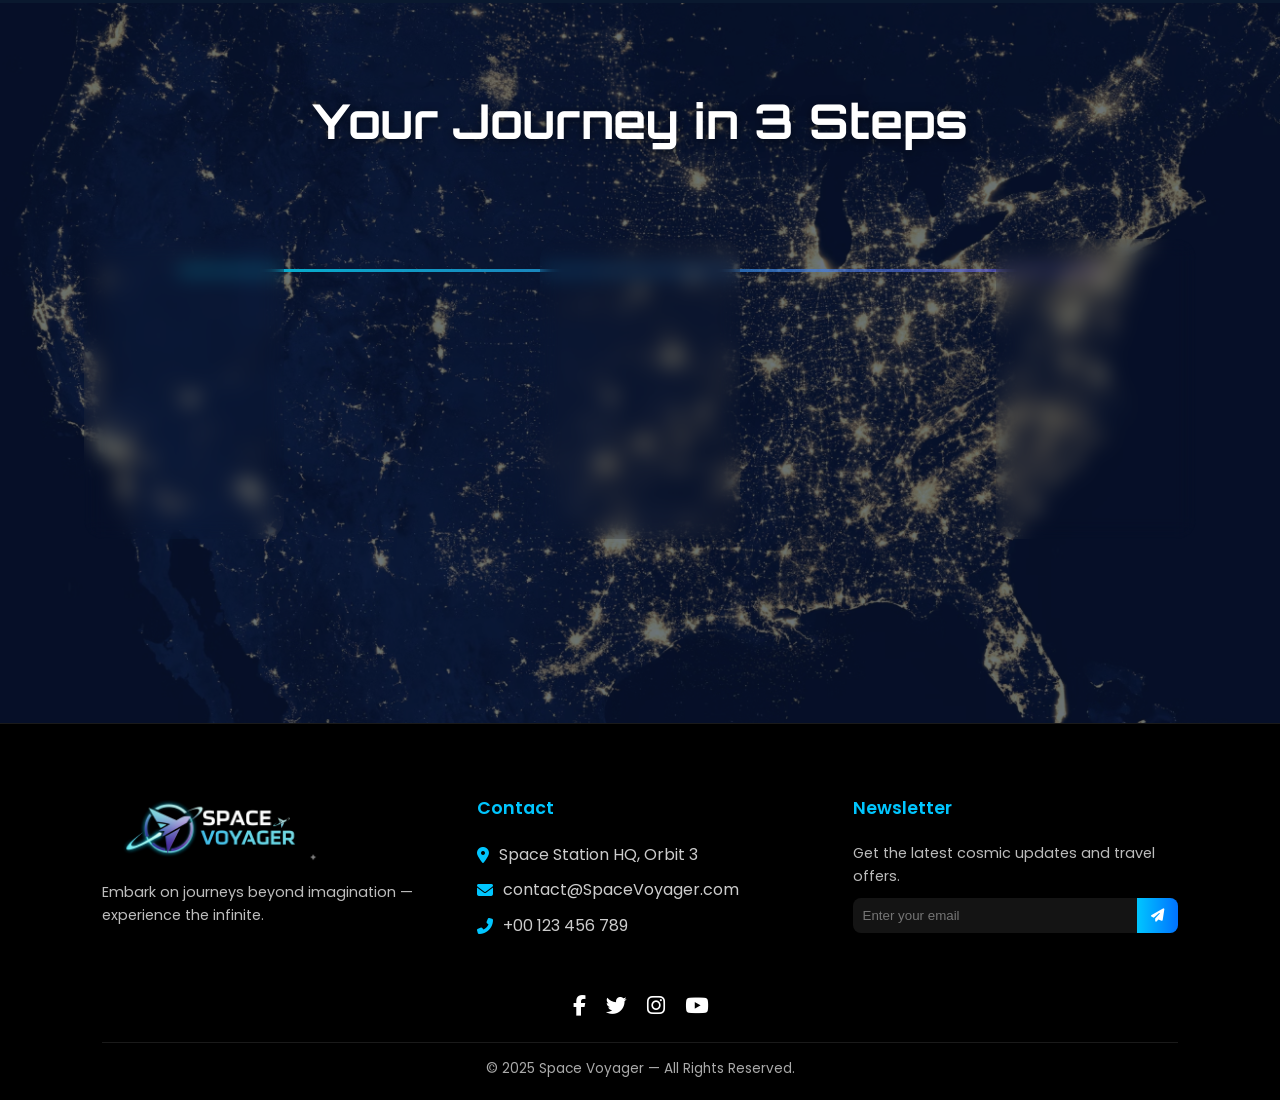
==== commit 5bccebcf: "modifier le number phone" ====
--- a/index.html
+++ b/index.html
@@ -1669,17 +1669,16 @@
 
         <nav class="main-nav">
             <ul>
-                <li><a href="index.html" class="active">Home</a></li>
+                <li><a href="index.html">Home</a></li>
                 <li><a href="destinations.html">Destinations</a></li>
-                <li><a href="booking.html">Booking</a></li>
+                <li><a href="booking.html" class="active">Booking</a></li>
                 <li><a href="about.html">À Propos</a></li>
-                <li><a href="support.html">Support</a></li>
+                <li><a href="support.html">My booking</a></li>
             </ul>
         </nav>
 
         <div class="user-actions">
-            <button class="icon-btn">🛒</button>
-            <button class="icon-btn">👤</button>
+          
             <button class="cta-btn"><a href="login.html">Connexion</a></button>
         </div>
     </header>
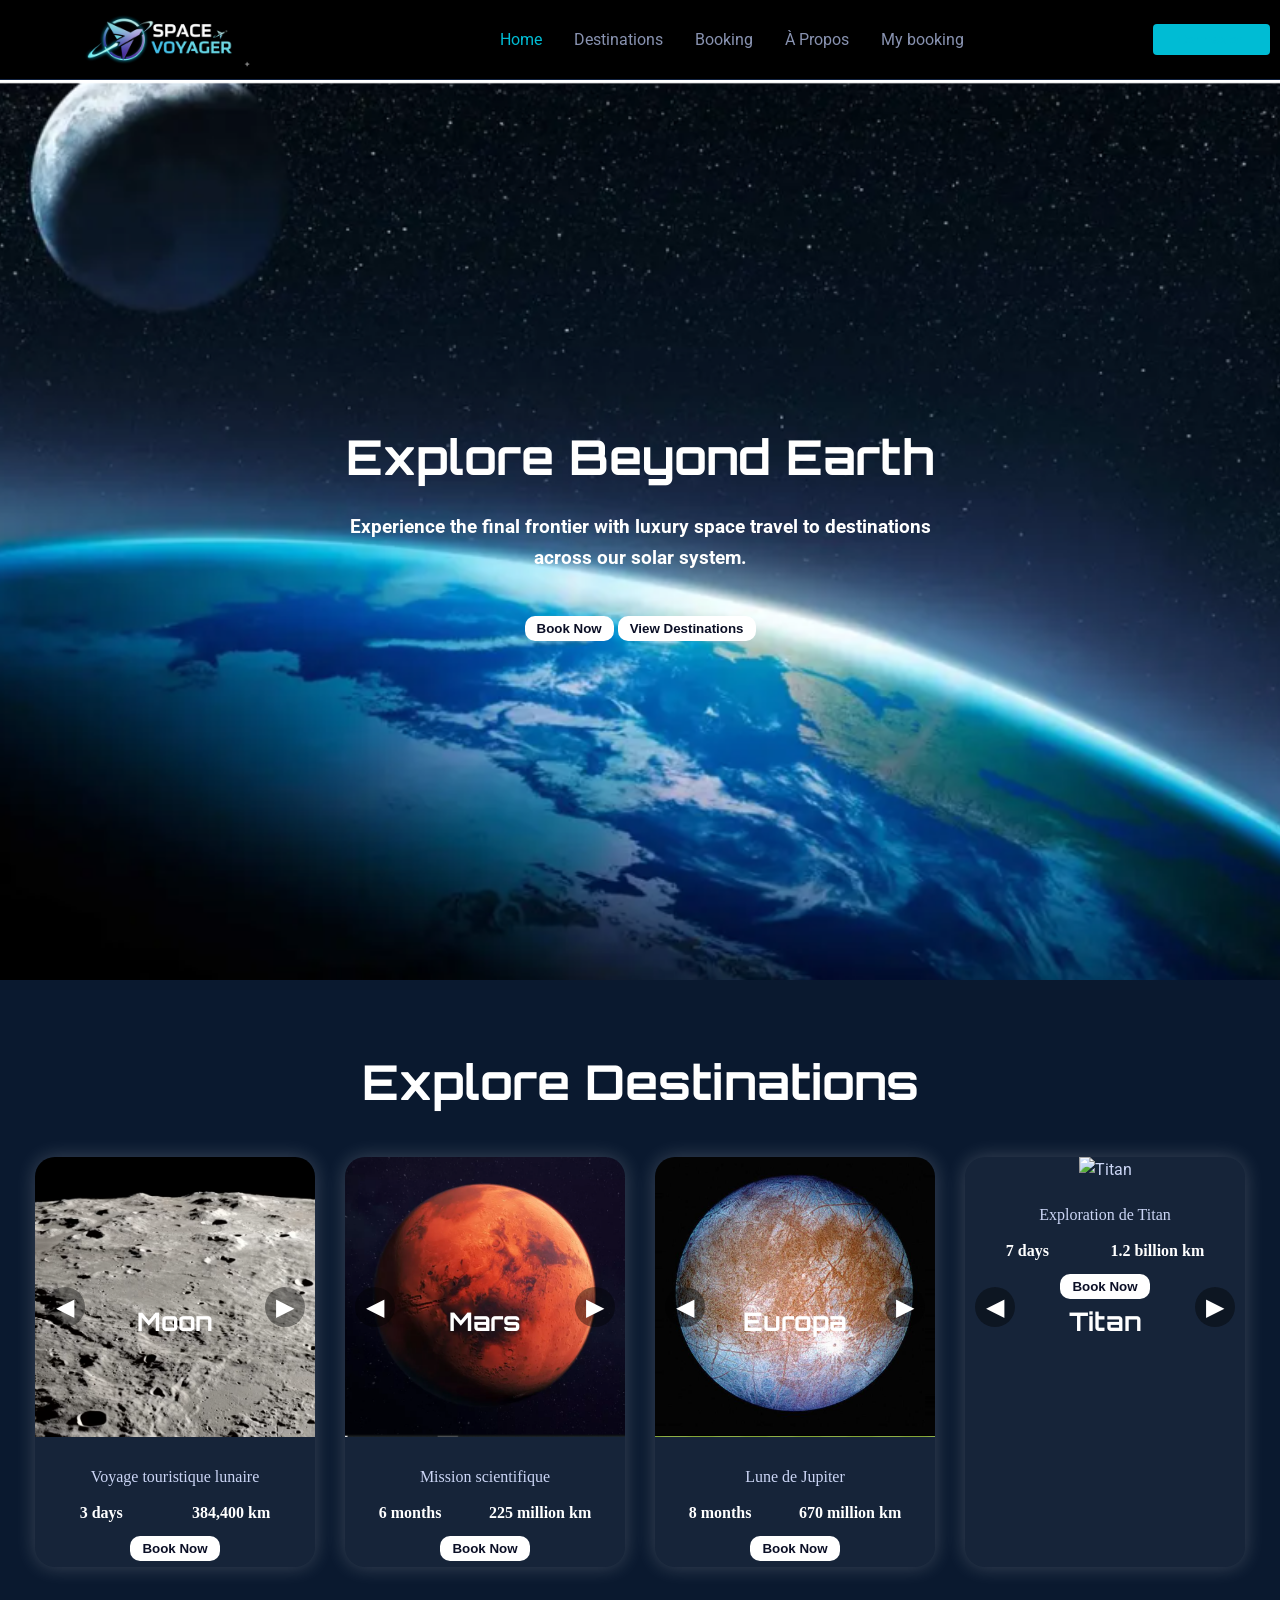
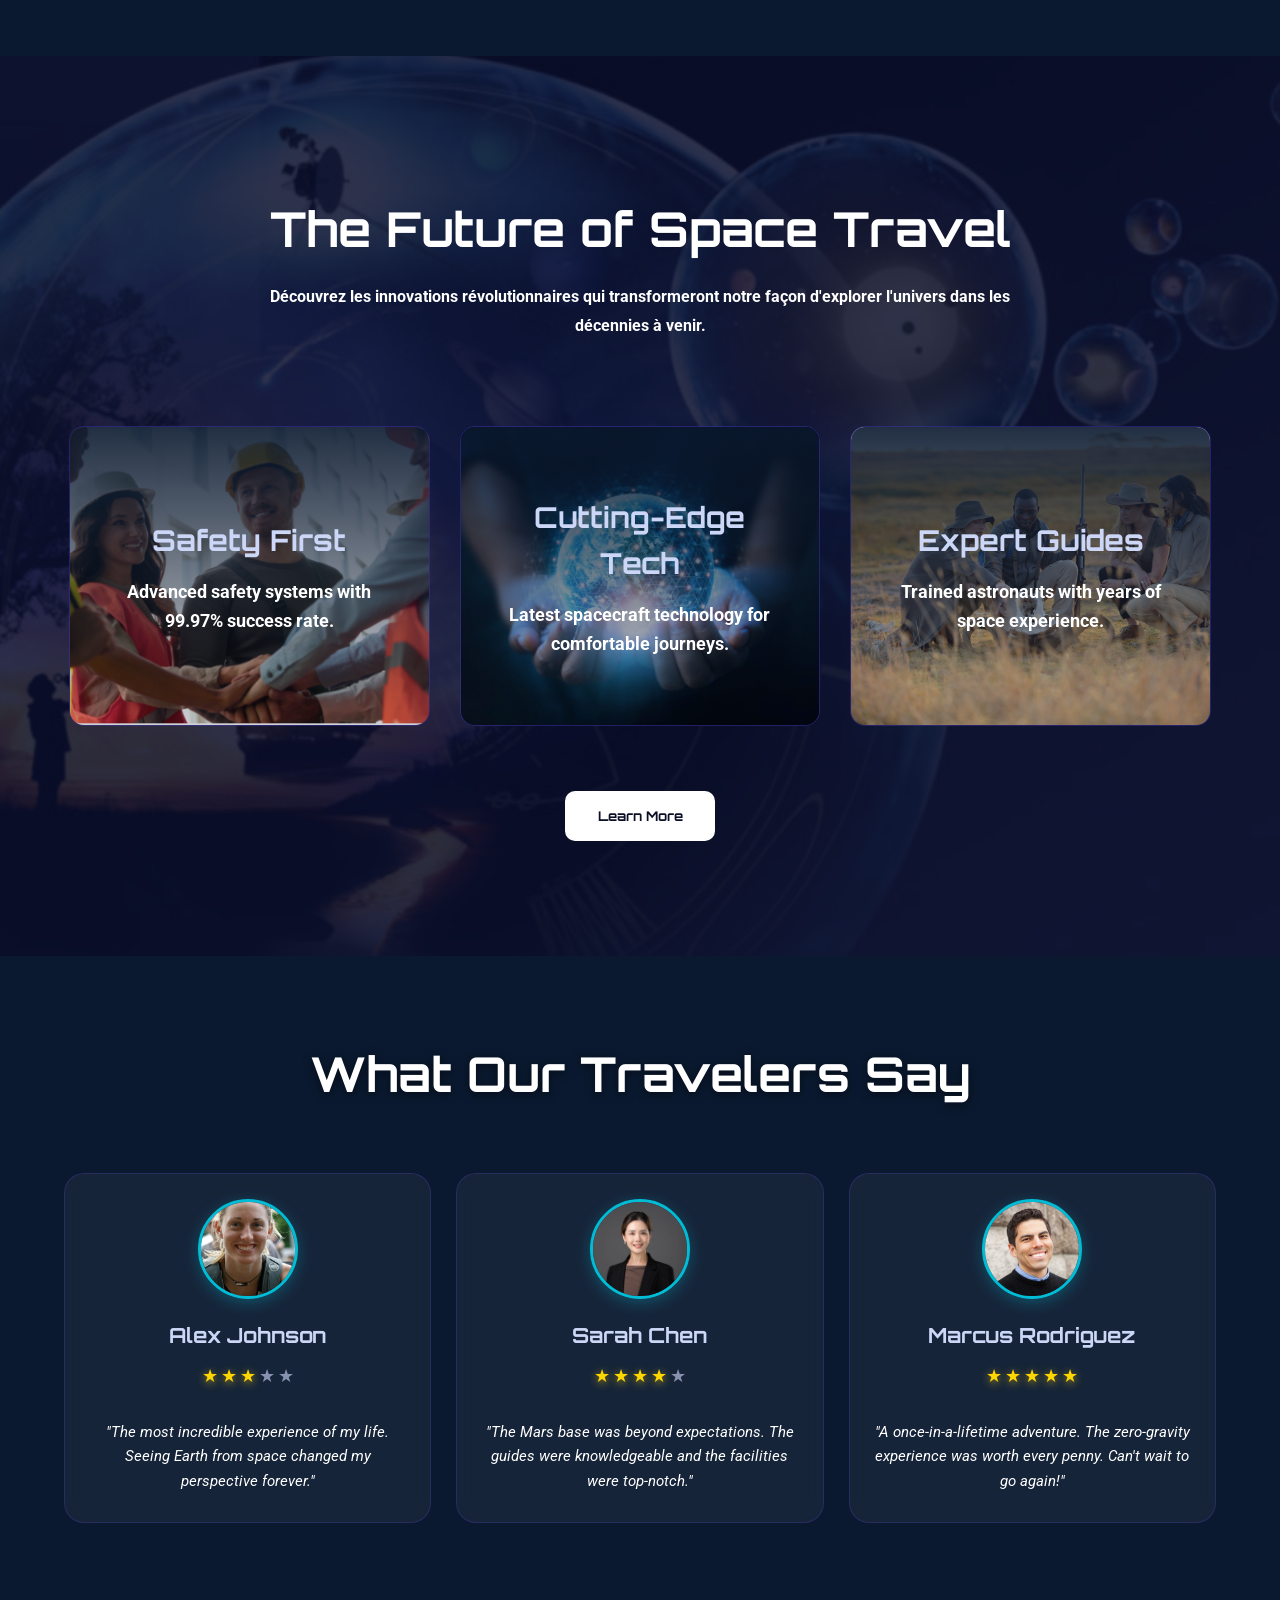
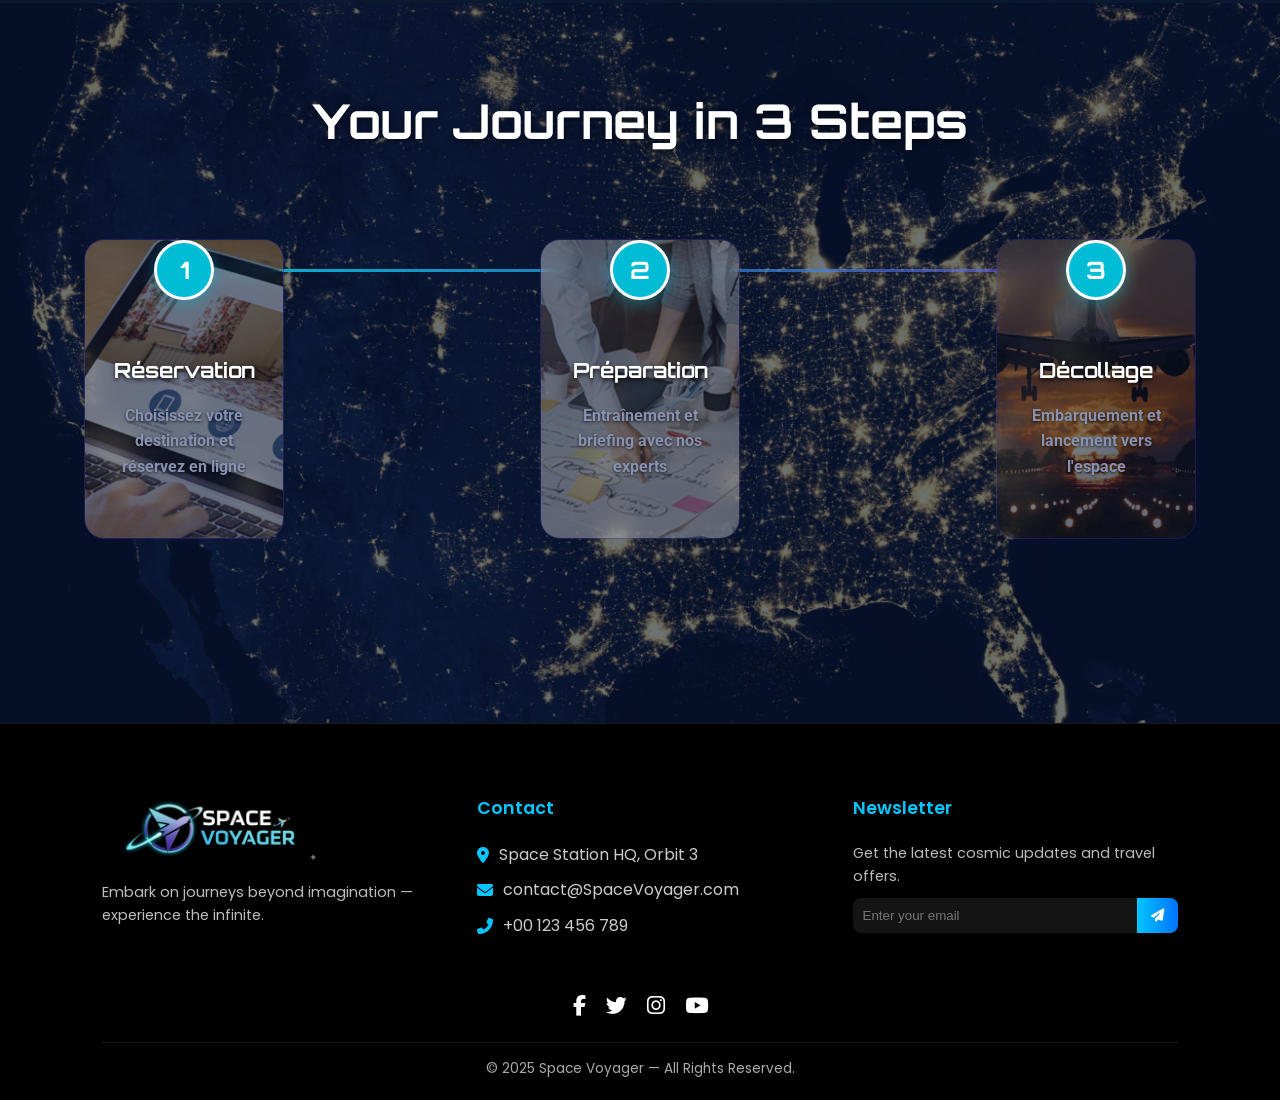
==== commit 0690b42e: "ajouter activations des pages" ====
--- a/index.html
+++ b/index.html
@@ -1669,9 +1669,9 @@
 
         <nav class="main-nav">
             <ul>
-                <li><a href="index.html">Home</a></li>
+                <li><a href="index.html " class="active">Home</a></li>
                 <li><a href="destinations.html">Destinations</a></li>
-                <li><a href="booking.html" class="active">Booking</a></li>
+                <li><a href="booking.html" >Booking</a></li>
                 <li><a href="about.html">À Propos</a></li>
                 <li><a href="support.html">My booking</a></li>
             </ul>
